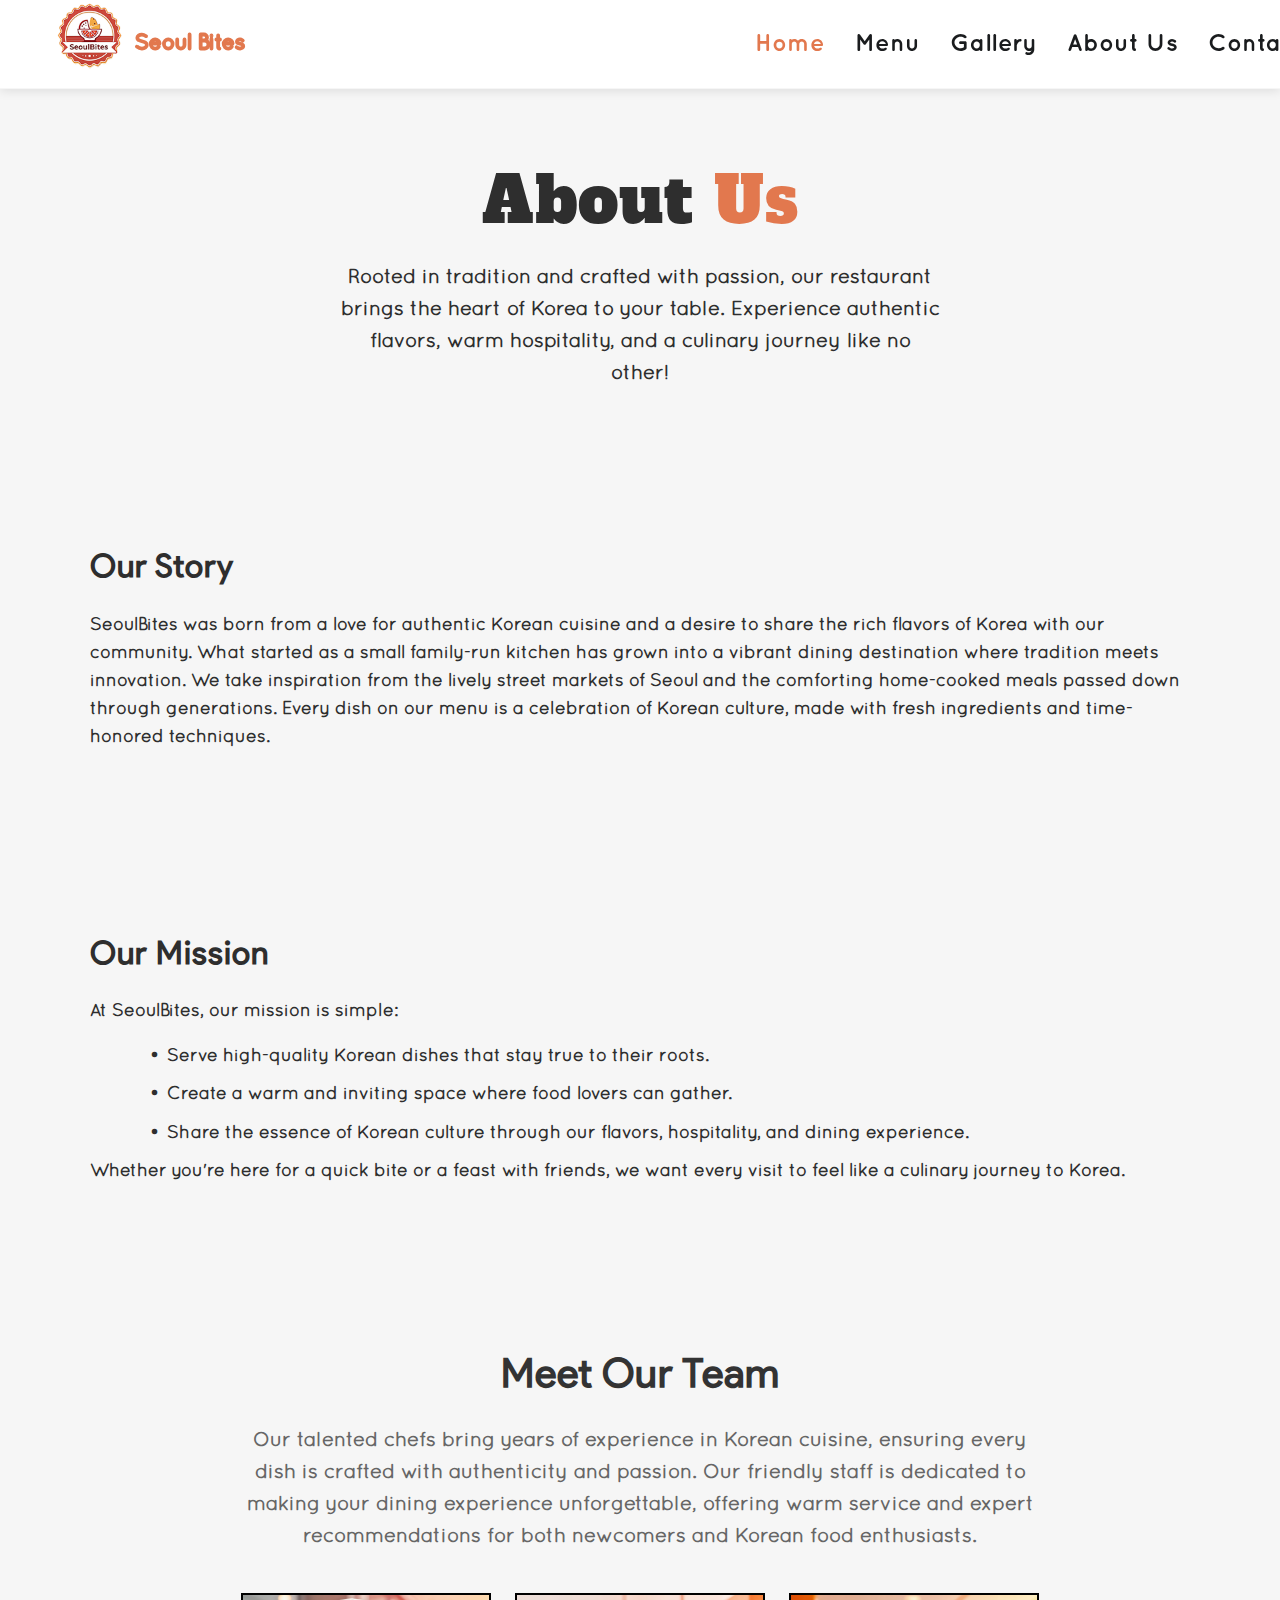
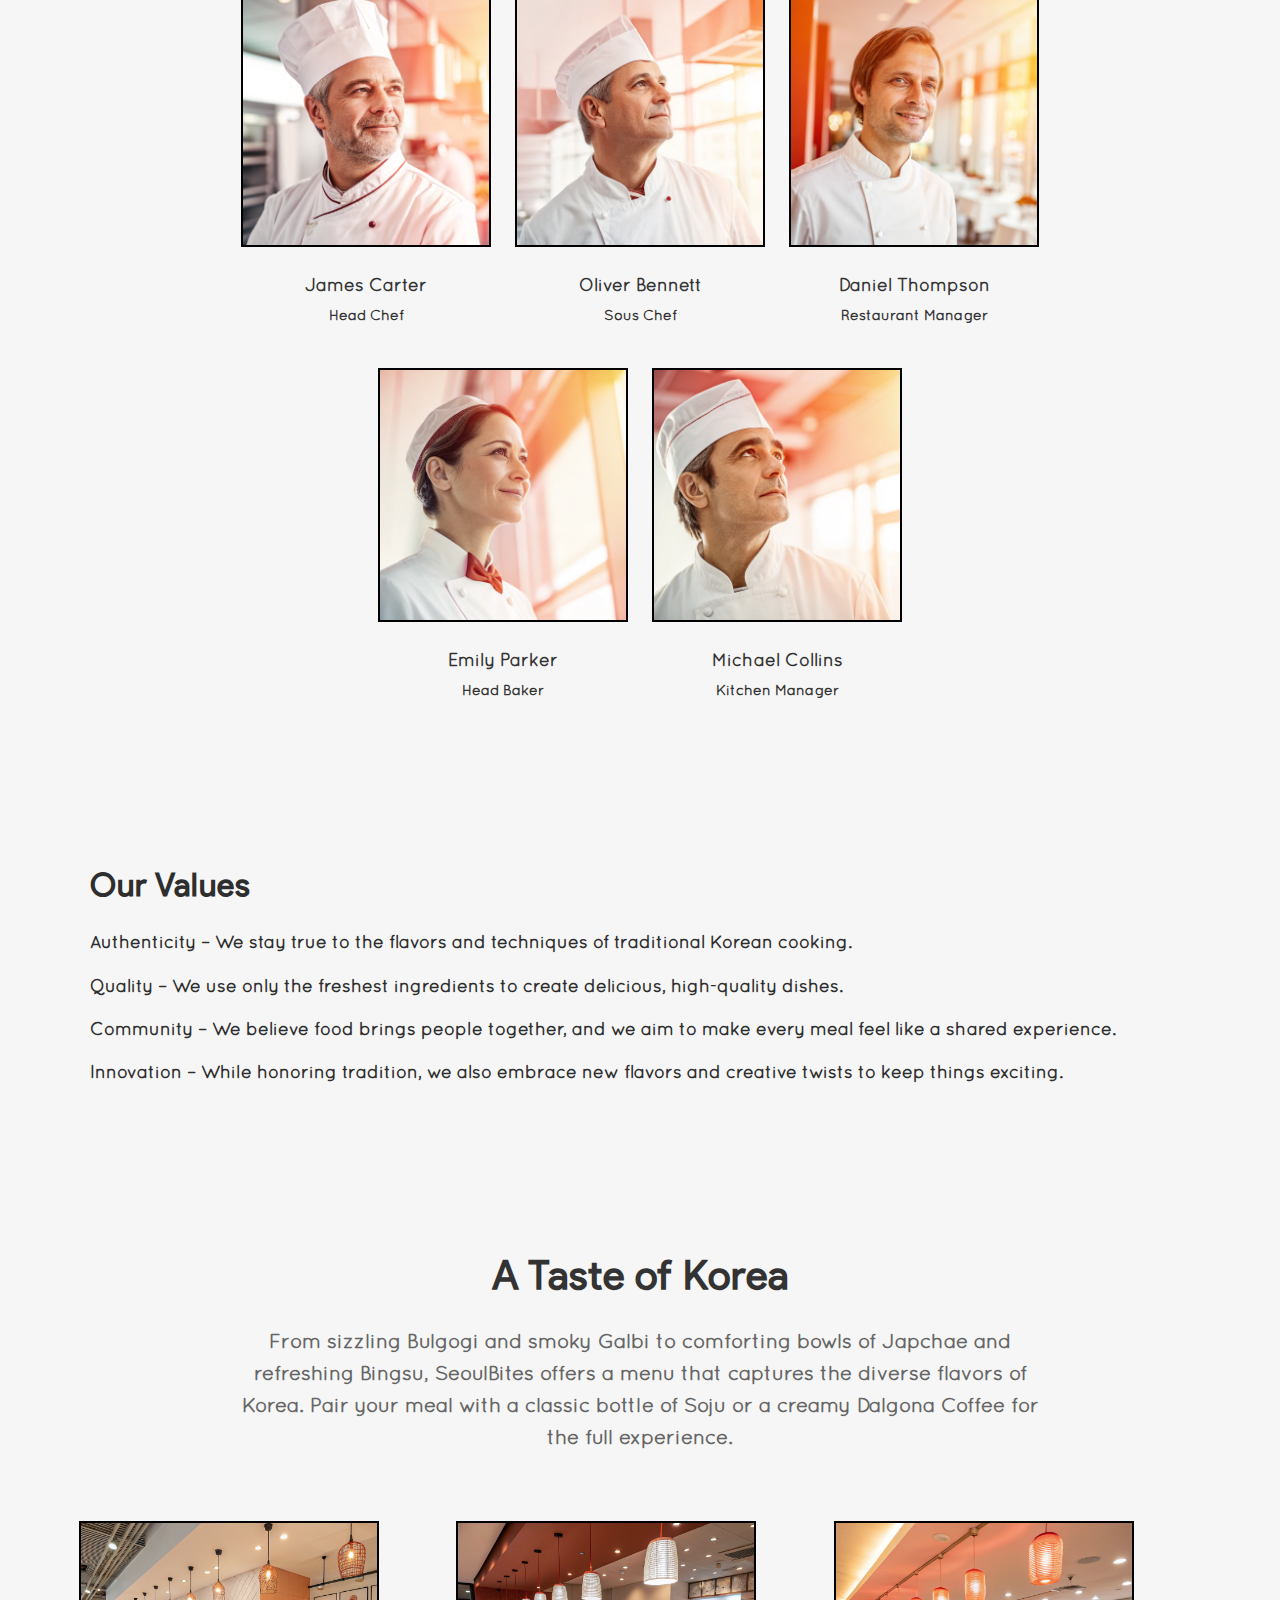
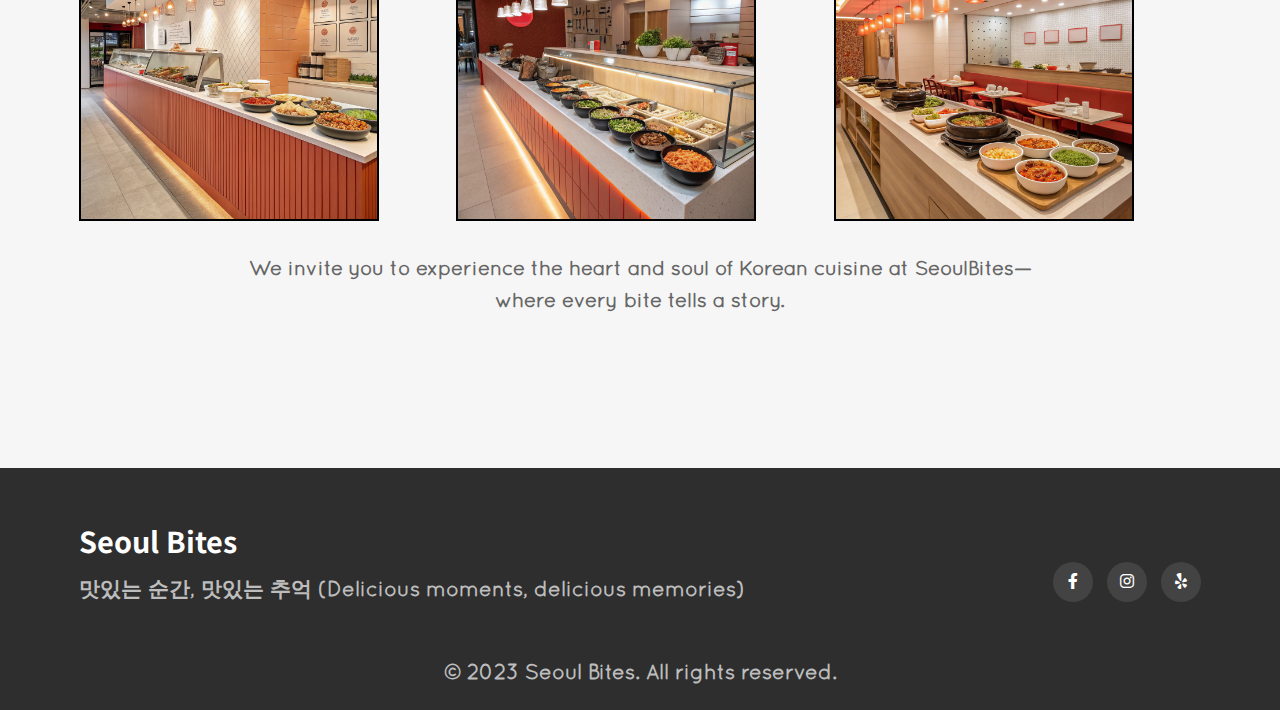
==== about.html @ 083edac8 "Update about.html" ====
<!DOCTYPE html>
<html lang="en">
<head>
    <meta charset="UTF-8">
    <meta name="viewport" content="width=device-width, initial-scale=1.0">
    <title>Seoul Bites | Our Story</title>
    <link rel="stylesheet" href="/styles/global.css">
    <link rel="stylesheet" href="style.css">
    <link rel="stylesheet" href="https://cdnjs.cloudflare.com/ajax/libs/font-awesome/6.0.0/css/all.min.css">
    <link href="https://fonts.googleapis.com/css2?family=Noto+Sans+KR:wght@300;400;500;700&display=swap" rel="stylesheet">
</head>
<body>
    <!-- Header with Navigation -->
    <header class="header">
        <div class="container">
            <div class="logo-wrapper">
                <a href="index.html">
                    <img class="logo" src="assets/images/logo/logo.png" alt="Seoul Bites Logo">
                </a>
                <a href="index.html">
                    <p>Seoul Bites</p>
                </a>
            </div>
    
            <nav class="navbar">
                <ul class="nav-list">
                    <li><a href="/index.html" class="active">Home</a></li>
                    <li><a href="/menu.html">Menu</a></li>
                    <li><a href="/gallery.html">Gallery</a></li>
                    <li><a href="/about.html">About Us</a></li>
                    <li><a href="/contact.html">Contact</a></li>
                </ul>
                <div class="hamburger">
                    <span class="bar"></span>
                    <span class="bar"></span>
                    <span class="bar"></span>
                </div>
            </nav>
        </div>
    </header>

    <!-- Our Story Page Content -->
    <main class="about-page">

        <!-- About Us Content -->
        <div class="about-content">
            <h1 class="about-title"><span class="colored-our">About</span> <span class="colored-menu">Us</span></h1>
            <p class="about-subtitle">Rooted in tradition and crafted with passion, our restaurant brings the heart of Korea to your table. Experience authentic flavors, warm hospitality, and a culinary journey like no other!</p>
        
        <!-- Our Story-->
        <section class="story-section">
            <div class="container">
                <div class="story-content">
                    <div class="story-text">
                        <h2>Our Story</h2>
                        <p>SeoulBites was born from a love for authentic Korean cuisine and a desire to share the rich flavors of Korea with our community. What started as a small family-run kitchen has grown into a vibrant dining destination where tradition meets innovation. We take inspiration from the lively street markets of Seoul and the comforting home-cooked meals passed down through generations. Every dish on our menu is a celebration of Korean culture, made with fresh ingredients and time-honored techniques.</p>
                    </div>
                </div>
            </div>
        </section>

        <!-- Our Mission-->
        <section class="mission-section">
            <div class="container">
                <div class="mission-content">
                    <div class="mission-text">
                        <h2>Our Mission</h2>
                        <p>At SeoulBites, our mission is simple:</p>
                        <ul>
                            <li>Serve high-quality Korean dishes that stay true to their roots.</li>
                            <li>Create a warm and inviting space where food lovers can gather.</li>
                            <li>Share the essence of Korean culture through our flavors, hospitality, and dining experience.</li>
                        </ul>
                        <p>Whether you're here for a quick bite or a feast with friends, we want every visit to feel like a culinary journey to Korea.</p>
                    </div>  
            </div>
        </section>

        <!-- Team Section -->
        <section class="our-team">
            <div class="container">
                <div class="our-team-header">
                    <h2>Meet Our Team</h2>
                    <p>Our talented chefs bring years of experience in Korean cuisine, ensuring every dish is crafted with authenticity and passion. Our friendly staff is dedicated to making your dining experience unforgettable, offering warm service and expert recommendations for both newcomers and Korean food enthusiasts.</p>
                </div>
                <div class="team-grid">
                    <div class="team-member">
                        <div class="member-image">
                            <img src="/assets/images/bg/james.png" alt="James Carter">
                        </div>
                        <div class="member-info">
                            <h3>James Carter</h3>
                            <p class="position">Head Chef</p>
                        </div>
                    </div>
                    <div class="team-member">
                        <div class="member-image">
                            <img src="/assets/images/bg/oliver.png" alt="Oliver Bennett">
                        </div>
                        <div class="member-info">
                            <h3>Oliver Bennett</h3>
                            <p class="position">Sous Chef</p>
                        </div>
                    </div>
                    <div class="team-member">
                        <div class="member-image">
                            <img src="/assets/images/bg/daniel.png" alt="Daniel Thompson">
                        </div>
                        <div class="member-info">
                            <h3>Daniel Thompson</h3>
                            <p class="position">Restaurant Manager</p>
                        </div>
                    </div>
                    <div class="team-member">
                        <div class="member-image">
                            <img src="/assets/images/bg/emily.png" alt="Emily Parker">
                        </div>
                        <div class="member-info">
                            <h3>Emily Parker</h3>
                            <p class="position">Head Baker</p>
                        </div>
                    </div>
                    <div class="team-member">
                        <div class="member-image">
                            <img src="assets/images/bg/michael.png" alt="Michael Collins">
                        </div>
                        <div class="member-info">
                            <h3>Michael Collins</h3>
                            <p class="position">Kitchen Manager</p>
                        </div>
                    </div>
                </div>
            </div>
        </section>

        <!-- Our Values-->
        <section class="values-section">
            <div class="container">
                <div class="values-content">
                    <div class="values-text">
                        <h2>Our Values</h2>
                        <p>Authenticity – We stay true to the flavors and techniques of traditional Korean cooking.</p>
                        <p>Quality – We use only the freshest ingredients to create delicious, high-quality dishes.</p>
                        <p>Community – We believe food brings people together, and we aim to make every meal feel like a shared experience.</p>
                        <p>Innovation – While honoring tradition, we also embrace new flavors and creative twists to keep things exciting.</p>
                    </div>
                </div>
            </div>
        </section>

        <!-- A Taste of Korea -->
        <section class="place-section">
            <div class="container">
                <div class="place-header">
                    <h2>A Taste of Korea</h2>
                    <p>From sizzling Bulgogi and smoky Galbi to comforting bowls of Japchae and refreshing Bingsu, SeoulBites offers a menu that captures the diverse flavors of Korea. Pair your meal with a classic bottle of Soju or a creamy Dalgona Coffee for the full experience.</p>
                </div><br>
                <div class="place-grid">
                    <div class="place-image">
                        <img src="/assets/images/bg/place-1.png" alt="Best Korean Restaurant 2022">
                    </div>
                    <div class="place-image">
                        <img src="/assets/images/bg/place-2.png" alt="Chef of the Year">
                    </div>
                    <div class="place-image">
                        <img src="/assets/images/bg/place-3.png" alt="Top 10 BBQ Spots">
                    </div>
                </div><br>
                <div class="place-header">
                    <p>We invite you to experience the heart and soul of Korean cuisine at SeoulBites—where every bite tells a story.</p>
                </div>
            </div>
        </section>
    </main>

    <!-- Footer -->
    <footer class="footer">
        <div class="container">
            <div class="footer-content">
                <div class="footer-logo">
                    <a href="index.html">Seoul Bites</a>
                    <p>맛있는 순간, 맛있는 추억 (Delicious moments, delicious memories)</p>
                </div>
                <div class="social-links">
                    <a href="#"><i class="fab fa-facebook-f"></i></a>
                    <a href="#"><i class="fab fa-instagram"></i></a>
                    <a href="#"><i class="fab fa-yelp"></i></a>
                </div>
            </div>
            <div class="copyright">
                <p>&copy; 2023 Seoul Bites. All rights reserved.</p>
            </div>
        </div>
    </footer>

    <script src="script.js"></script>
</body>
</html>
---- styles/global.css ----
/* global.css */
/* CSS Reset */
* {
    margin: 0;
    padding: 0;
    box-sizing: border-box;
}

/* Korean Color Palette */
:root {
    --primary-color: #E2784E;
    --secondary-color: #FFEEDC; 
    --accent-color: #F6F6F6; 
    --dark-color: #2E2E2E;
    --light-color: #F6F6F6; 
    --text-color: #1A1C1E;
    --text-light: #777777;
    --gold-color: #D4AF37;
    --red-color: #E86D5E;
    --transition: all 0.3s ease;
}

@font-face {
    font-family: product-sans;
    src: url(/assets/fonts/Product\ Sans\ Regular.ttf);
}

@font-face {
    font-family: quicksand-light;
    src: url(/assets/fonts/Quicksand_Light.otf);
}

@font-face {
    font-family: quicksand-bold;
    src: url(/assets/fonts/Quicksand_Bold.otf);
}

@font-face {
    font-family: quicksand-book;
    src: url(/assets/fonts/Quicksand_Book.otf);
}

@font-face {
    font-family: alfa;
    src: url(/assets/fonts/AlfaSlabOne-Regular.ttf);
}

body {
    line-height: 1.6;
}

h1 {
    font-family: alfa;
    font-weight: 400;
    letter-spacing: 1px;
    font-size: 3rem;
}

h2 {
    font-family: product-sans;
    letter-spacing: 1px;
}

h3 {
    font-family: quicksand-book;
    color: var(--dark-color);
    font-weight: 900;
}

p {
    font-family: quicksand-book;
    font-weight: 700;
    font-size: 1.3rem;
}

.container {
    width: 100%;
    margin: 0 auto;
    padding: 0 15px;
}

.btn {
    padding: 14px 24px;
    background-color: var(--primary-color);
    border: 3px solid var(--dark-color);
    color: var(--light-color);
    text-decoration: none;
    border-radius: 10px;
    font-weight: 500;
    border: 3px solid var(--primary-color);
    cursor: pointer;
    font-family: quicksand-book;
    font-size: 18px;
}

.btn:hover {
    border: 3px solid var(--primary-color);
    background-color: var(--light-color);
    color: var(--primary-color);
}

/* Header Styles */
.header {
    background-color: white;
    box-shadow: 0 2px 10px rgba(0, 0, 0, 0.1);
    position: fixed;
    width: 100%;
    top: 0;
    border-bottom: 1px solid var(--accent-color);
    z-index: 1000;
}

.header .container {
    display: flex;
    justify-content: space-between;
    gap: 30px;
    align-items: center;
    width: 100%;
    max-width: 1400px;
    margin: 0 auto;
}

.logo {
    width: 70px;
}

.logo-wrapper {
    display: flex;
    flex-wrap: nowrap;
    align-items: center;
    gap: 10px;
    margin-left: 40px;
}

.logo-wrapper a {
    text-decoration: none;
    align-items: center;
    font-family: quicksand-bold;
    font-size: 32px;
    color: var(--primary-color);
    -webkit-text-stroke: 2px var(--primary-color);
}

.nav-list {
    display: flex;
    list-style: none;
}

.nav-list li {
    margin-left: 30px;
}

.nav-list a {
    font-family: quicksand-bold;
    font-size: 24px;
    text-decoration: none;
    color: var(--text-color);
    transition: var(--transition);
    position: relative;
}

.nav-list a:hover,
.nav-list a.active {
    color: var(--primary-color);
}

.hamburger {
    display: none;
    cursor: pointer;
    z-index: 1001;
}

.bar {
    display: block;
    width: 25px;
    height: 4px;
    margin: 5px auto;
    border-radius: 3px;
    background-color: var(--primary-color);
    transition: var(--transition);
}

/* Footer */
.footer {
    background-color: var(--dark-color);
    color: white;
    padding: 50px 0 20px;
    background-image: url('images/korean-pattern-dark.png');
    background-size: 300px;
    background-blend-mode: overlay;
}

.footer-content {
    display: flex;
    justify-content: space-between;
    align-items: center;
    margin-bottom: 30px;
}

.footer-logo a {
    font-size: 1.8rem;
    font-weight: 700;
    color: white;
    text-decoration: none;
    font-family: 'Noto Sans KR', sans-serif;
}

.footer-logo p {
    color: rgba(255, 255, 255, 0.7);
    margin-top: 10px;
}

.social-links a {
    display: inline-block;
    width: 40px;
    height: 40px;
    background-color: rgba(255, 255, 255, 0.1);
    border-radius: 50%;
    text-align: center;
    line-height: 40px;
    color: white;
    margin-left: 10px;
    transition: var(--transition);
}

.social-links a:hover {
    background-color: var(--primary-color);
    transform: translateY(-3px);
}

.copyright {
    text-align: center;
    padding-top: 20px;
    color: rgba(255, 255, 255, 0.7);
    font-size: 0.9rem;
}

/* Animations */
@keyframes fadeIn {
    from {
        opacity: 0;
        transform: translateY(20px);
    }
    to {
        opacity: 1;
        transform: translateY(0);
    }
}

/* Korean Pattern Overlay */
@keyframes patternMove {
    0% {
        background-position: 0 0;
    }
    100% {
        background-position: 100px 100px;
    }
}

/* Common Utility Classes */
.colored-our {
    color: var(--dark-color);
}

.colored-menu {
    color: var(--primary-color);
}   

@media (max-width: 1024px){
    .header .container {
        max-width: 1000px;
    }
}

/* Responsive Design */
@media (max-width: 768px) {
    .hamburger {
        display: block;
        margin-right: 50px;
    }

    .hamburger.active .bar:nth-child(2) {
        opacity: 0;
    }

    .hamburger.active .bar:nth-child(1) {
        transform: translateY(8px) rotate(45deg);
    }

    .hamburger.active .bar:nth-child(3) {
        transform: translateY(-8px) rotate(-45deg);
    }

    .nav-list {
        position: fixed;
        left: -100%;
        top: 70px;
        flex-direction: column;
        background-color: white;
        width: 100%;
        text-align: center;
        transition: var(--transition);
        box-shadow: 0 5px 10px rgba(0, 0, 0, 0.1);
    }

    .nav-list.active {
        left: 0;
    }

    .nav-list li {
        margin: 15px 0;
    }

    .featured-slider {
        flex-wrap: wrap;
        justify-content: center;
    }

    .dish-card {
        flex: 1 1 300px;
        max-width: 90%;
    }

    .header .container {
        justify-content:space-between;
        width: 100%;
    }

}

@media (max-width: 480px) {
    .footer-content {
        flex-direction: column;
        text-align: center;
    }

    .nav-list {
        width: 100%;
        padding: 10px 0;
    }

    .social-links {
        margin-top: 20px;
    }

    .hamburger {
        display: block;
        margin-right: 20px;
    }

    .logo-wrapper{
        margin: 0;
    }

    .logo-wrapper p{
        font-size: 24px;
    }   
}
---- style.css ----
/* CSS Reset */
* {
    margin: 0;
    padding: 0;
    box-sizing: border-box;
}

/* Korean Color Palette */
:root {
    --primary-color: #E2784E;
    --secondary-color: #FFEEDC; 
    --accent-color: #F6F6F6; 
    --dark-color: #2E2E2E;
    --light-color: #F6F6F6; 
    --text-color: #1A1C1E;
    --text-light: #777777;
    --gold-color: #D4AF37;
    --red-color: #E86D5E;
    --transition: all 0.3s ease;
}

@font-face {
    font-family: product-sans;
    src: url(assets/fonts/Product\ Sans\ Regular.ttf);
}

@font-face {
    font-family: quicksand-light;
    src: url(assets/fonts/Quicksand_Light.otf);
}

@font-face {
    font-family: quicksand-bold;
    src: url(assets/fonts/Quicksand_Bold.otf);
}

@font-face {
    font-family: quicksand-book;
    src: url(assets/fonts/Quicksand_Book.otf);
}

@font-face {
    font-family: alfa;
    src: url(assets/fonts/AlfaSlabOne-Regular.ttf);
}

body {
    line-height: 1.6;
}

h1 {
    font-family: alfa;
    font-weight: 400;
    letter-spacing: 1px;
}

h2{
    font-family: product-sans;
    letter-spacing: 1px;
}

h3{
    font-family: quicksand-book;
    color: var(--dark-color);
    font-weight: 900;
}

p{
    font-family:quicksand-book;
    font-weight: 700;
}

.container {
    width: 90%;
    max-width: 1200px;
    margin: 0 auto;
    padding: 0 15px;
}

.btn {
    padding: 12px 24px;
    background-color: var(--primary-color);
    border: 3px solid var(--dark-color);
    color: var(--light-color);
    text-decoration: none;
    border-radius: 10px;
    font-weight: 500;
    border: 3px solid var(--primary-color);
    cursor: pointer;
    font-family: quicksand-book;
    font-size: 24px;
}

.btn:hover {
    border: 3px solid var(--primary-color);
    background-color: var(--light-color);
    color: var(--primary-color);
}

.section-title {
    font-family: alfa;
    font-size: 4rem;
    margin-bottom: 2rem;
    text-align: center;
    color: var(--dark-color);
    position: relative;
}

/* Header Styles */
.header {
    background-color: white;
    box-shadow: 0 2px 10px rgba(0, 0, 0, 0.1);
    position: fixed;
    width: 100%;
    top: 0;
    z-index: 1000;
    border-bottom: 1px solid var(--accent-color);
}

.header .container {
    display: flex;
    justify-content: space-between;
    align-items: center;
    padding: 0 15px;
    width: 100%;
    max-width: 1400px;
    margin: 0 0px 0 40px;
}

.logo {
    width: 70px;
}

.logo-text{
    align-items: center;
    font-family: quicksand-bold;
    font-size: 32px;
    color: var(--primary-color);
    font-weight: bolder;
    -webkit-text-stroke: 2px var(--primary-color);
}

.logo-wrapper {
    display: flex;
    align-items: center;
    gap: 10px;
    margin-left: 0;
}

.nav-list {
    display: flex;
    list-style: none;
}

.nav-list li {
    margin-left: 30px;
}

.nav-list a {
    font-family: quicksand-bold;
    font-size: 24px;
    text-decoration: none;
    color: var(--text-color);
    transition: var(--transition);
    position: relative;
}

.nav-list a:hover,
.nav-list a.active {
    color: var(--primary-color);
}

.hamburger {
    display: none;
    cursor: pointer;
}

.bar {
    display: block;
    width: 25px;
    height: 3px;
    margin: 5px auto;
    background-color: var(--text-color);
    transition: var(--transition);
}

/* Hero Section */
.hero {
    height: 100vh;
    background: url(/assets/images/bg/homebg.png);
    background-size:contain;
    background-position: right;
    background-repeat: no-repeat;
    color: white;
    display: flex;
    align-items: center;
    margin-top: 70px;
}

.hero-content {
    width: 100%;
    padding: 0;
    margin-top: -70px;
    margin-left: 70px;
    text-align: left;
}

.hero h1 {
    color: var(--dark-color);
    font-size: 112px;
    animation: fadeIn 1.5s ease;
    font-family: alfa;
    letter-spacing: 1px;
    font-weight: 400;
    margin-bottom: -40px;
}

.hero h2{
    font-family: quicksand-book;
    color: var(--primary-color);
    font-size: 32px;
    animation: fadeIn 1.5s ease;
}

.hero p {
    color: var(--dark-color);
    font-size: 24px;
    margin-top: 50px;
    margin-bottom: 70px;
    max-width: 700px;
    animation: fadeIn 2s ease;
}

/* Featured Slider Styles */
.featured {
    padding: 80px 0;
    background-color: none;
}

.mpd-subtitle {
    color: var(--dark-color);
    margin-bottom: 70px;
    font-size: 20px;
    max-width: 862px;
    text-align: center;
    margin-left: auto;
    margin-right: auto;
}

.slider-container {
    position: relative;
    width: 100%;
    max-width: 1200px;
    margin: 0 auto;
    padding: 0 60px;
    overflow: hidden;
}

.featured-slider {
    display: flex;
    align-items: center;
    gap: 30px;
    width: 100%;
    padding: 20px 0;
    transition: transform 0.5s ease;
}

.dish-card {
    flex: 0 0 330px; /* Fixed width */
    height: 460px;
    transition: all 0.3s ease;
    background: none;
    border: 2px solid var(--dark-color);
    border-radius: 18px;
    overflow: hidden;
    box-shadow: 0 5px 15px rgba(0, 0, 0, 0.1);
    opacity: 0;
    transform: scale(0.95);
}

li::marker{
    content: "";
}

.dish-card.active {
    display: block; 
    opacity: 1;
    transform: scale(1);
    position: relative;
}

.dish-card img {
    margin-top: 20px;
    width: 290px;
    height: 200px;
    object-fit: cover;
    border: 2px solid var(--dark-color);
    border-radius: 9px;
    margin-left: 18px;
}

.dish-card-content {
    padding: 20px;
    text-align: center;
}

.dish-card-content h3 {
    font-size: 1.5rem;
    color: var(--dark-color);
}

.korean-word {
    font-size: 0.8rem;
    margin-bottom: 20px;
}

.dish-card-content p {
    color: var(--dark-color);
    margin-bottom: 15px;
    font-size: 0.9rem;
    font-weight: 100;
}

.price {
    font-size: 1.2rem;
    font-weight: bold;
    color: var(--primary-color);
}

.stars{
    color: var(--primary-color);
    font-size: 30px;
    -webkit-text-stroke: 1px var(--dark-color);
}

.prev-btn, .next-btn {
    position: absolute;
    background: transparent;
    top: 50%;
    width: 50px;
    height: 50px;
    color: var(--dark-color);
    border: none;
    font-size: 50px;
    z-index: 10;
    display: flex;
    align-items: center;
    justify-content: center;
}

.prev-btn {
    left: 0;
}

.next-btn {
    right: 0;
}

.gallery {
    display: flex;
    align-items: center;
    background-color: var(--light-color);
    text-align: center;
    padding-top: 10px;
    padding-bottom: 80px;
}

.yellow-separator{
    margin: 0;
    background-color: var(--gold-color);
    min-width: 1200px;
    height: 28px;
    width: 100%;
}

.orange-mini-separator{
    width: 100%;
    margin: 0;
    background-color: var(--red-color);
    min-width: 1200px;
    height: 28px;
}

.orange-separator{
    width: 100%;
    margin: 0;
    background-color: var(--red-color);
    min-width: 1200px;
    height: 147px;
}

.orange-separator h1{
    font-size: 5.6rem;
    color: var(--light-color);
    text-align: center;
}

.home-about{
    padding-top: 40px;
    padding-bottom: 80px;
}

.home-about .orange-separator
{
    height: 28px;
}

.h-gallery-grid {
    display: grid;
    grid-template-columns: repeat(auto-fill, minmax(300px, 1fr));
    grid-template-rows: auto;
    gap: 30px;
    margin-bottom: 40px;
}


.h-about-grid {
    display: grid;
    grid-template-columns: repeat(3, 1fr);
    gap: 5px;
    margin-top: 40px;
}

/* Home Contact Section */
.home-contact {
    padding: 80px 0 60px;
    background: url(assets/images/bg/h-contact.png);
    background-size: 100%;
    background-repeat: no-repeat;
    background-position: bottom;
    text-align: center;
}

.home-contact .gallery-header {
    margin-bottom: 40px;
}

.home-contact img {
    width: 120px;
    height: auto;
    margin: 0 auto 30px;
    display: block;
}

.contact-hours {
    margin-bottom: 40px;
}

.contact-hours p {
    font-size: 1rem;
    color: var(--dark-color);
    font-weight: 900;
    margin-bottom: 10px;
}

.contact-hours span {
    font-size: 1rem;
    color: var(--dark-color);
    font-weight: 500;
    line-height: 1.6;
}

.contact-items {
    display: flex;
    max-width: 900px;
    margin: 30px auto 40px;
    justify-content: center;
    gap: 50px;
}

.cg-item {
    display: flex;
    align-items: flex-start;
    background-color: transparent;
    text-align: left;
}

.cg-item i {
    font-size: 1.8rem;
    color: var(--dark-color);
    margin-right: 20px;
    flex-shrink: 0;
}

.cg-item p {
    font-size: 1rem;
    color: var(--dark-color);
    line-height: 1.6;
    margin: 0;
}

.home-contact .copyright {
    margin-top: 40px;
    padding-top: 20px;
    color: var(--text-light);
    font-size: 0.9rem;
}

/* Footer */
.footer {
    background-color: var(--dark-color);
    color: white;
    padding: 50px 0 20px;
    background-image: url('images/korean-pattern-dark.png');
    background-size: 300px;
    background-blend-mode: overlay;
}

.footer-content {
    display: flex;
    justify-content: space-between;
    align-items: center;
    margin-bottom: 30px;
}

.footer-logo a {
    font-size: 1.8rem;
    font-weight: 700;
    color: white;
    text-decoration: none;
    font-family: 'Noto Sans KR', sans-serif;
}

.footer-logo p {
    color: rgba(255, 255, 255, 0.7);
    margin-top: 10px;
}

.social-links a {
    display: inline-block;
    width: 40px;
    height: 40px;
    background-color: rgba(255, 255, 255, 0.1);
    border-radius: 50%;
    text-align: center;
    line-height: 40px;
    color: white;
    margin-left: 10px;
    transition: var(--transition);
}

.social-links a:hover {
    background-color: var(--primary-color);
    transform: translateY(-3px);
}

.copyright {
    text-align: center;
    padding-top: 20px;
    color: rgba(255, 255, 255, 0.7);
    font-size: 0.9rem;
}

/* Animations */
@keyframes fadeIn {
    from {
        opacity: 0;
        transform: translateY(20px);
    }
    to {
        opacity: 1;
        transform: translateY(0);
    }
}

/* Korean Pattern Overlay */
@keyframes patternMove {
    0% {
        background-position: 0 0;
    }
    100% {
        background-position: 100px 100px;
    }
}

/* Responsive Design */
@media (max-width: 768px) {
    .hamburger {
        display: block;
    }

    .hamburger.active .bar:nth-child(2) {
        opacity: 0;
    }

    .hamburger.active .bar:nth-child(1) {
        transform: translateY(8px) rotate(45deg);
    }

    .hamburger.active .bar:nth-child(3) {
        transform: translateY(-8px) rotate(-45deg);
    }

    .nav-list {
        position: fixed;
        left: -100%;
        top: 70px;
        flex-direction: column;
        background-color: white;
        width: 100%;
        text-align: center;
        transition: var(--transition);
        box-shadow: 0 5px 10px rgba(0, 0, 0, 0.1);
    }

    .nav-list.active {
        left: 0;
    }

    .nav-list li {
        margin: 15px 0;
    }

    .hero h1 {
        font-size: 2.5rem;
    }

    .hero p {
        font-size: 1rem;
    }
}

@media (max-width: 480px) {
    .hero h1 {
        font-size: 2rem;
    }

    .section-title {
        font-size: 1.5rem;
    }

    .footer-content {
        flex-direction: column;
        text-align: center;
    }

    .social-links {
        margin-top: 20px;
    }
}

/* Menu Page Styles */
.menu-page {
    padding: 100px 0 50px;
    background-color: var(--light-color);
}

.menu-layout {
    display: flex;
    gap: 40px;
}

.menu-nav {
    width: 100%;
    margin: 30px 0 40px;
    overflow-x: auto;
    padding: 10px 0;
}

.menu-nav ul {
    display: flex;
    flex-wrap: wrap;
    gap: 10px;
    list-style: none;
    justify-content: center;
}

.menu-nav a {
    font-family: quicksand-book;
    display: flex;
    color: var(--text-color);
    text-decoration: none;
    border: 3px solid var(--dark-color);
    border-radius: 15px;
    transition: var(--transition);
    white-space: nowrap;
    width: 150px;
    height: 40px;
    font-size: 15px;
    text-align: center;
    align-items: center;
    justify-content: center;
}

.menu-nav a:hover {
    background-color: #FFEEDC;
    border-color: #E2784E;
    color: #E2784E;
}


.menu-content {
    flex: 1;
}

.menu-content p{
    color: var(--dark-color);
    font-size: 20px;
}

.menu-title {
    font-size: 64px;
    margin-top: 50px;
    margin-bottom: 10px;
    text-align: center;
}

.colored-our{
    color: var(--dark-color);
}

.colored-menu{
    color: var(--primary-color);
}

.menu-subtitle {
    color: var(--text-light);
    margin-bottom: 70px;
    font-size: 20px;
    max-width: 600px;
    text-align: center;
    margin-left: auto;
    margin-right: auto;
}

.menu-section {
    margin-bottom: 60px;
    scroll-margin-top: 120px;
}

.menu-section h2 {
    font-size: 40px;
    color: var(--dark-color);
    border-bottom: 2px solid var(--accent-color);
}

.menu-section h3 {
    font-size: 32px;
    color: var(--dark-color);
    border-bottom: 2px solid var(--accent-color);
}

.section-note {
    font-style: italic;
    color: var(--text-light);
    margin-bottom: 20px;
}

.menu-items {
    display: grid;
    grid-template-columns: repeat(auto-fit, minmax(340px, 1fr));
    gap: 30px;
    margin-top: 30px;
}

.menu-item {
    width: 340px;
    height: 410px;
    border: 2.5px solid var(--dark-color);
    border-radius: 20px;
    padding: 20px;
    background-color: none;
    box-shadow: 0 5px 15px rgba(0, 0, 0, 0.1);
    transition: var(--transition);
    display: flex;
    flex-direction: column;
}

.menu-item:hover {
    transform: translateY(-5px);
    border: 2.5px solid var(--primary-color);
    background-color: var(--secondary-color);
}

/* Menu Item Image */
.menu-item-img {
    width: 300px;
    height: 175px;
    border-radius: 10px;
    object-fit: cover;
    margin: 0 auto;
    margin-bottom: 15px;
    border: 2.5px solid var(--dark-color);
}

/* Menu Item Text Content */
.item-info {
    flex: 1;
    display: flex;
    flex-direction: column;
}

/* Dish Names */
.item-info h3 {
    font-size: 1.3rem;
    margin-bottom: 5px;
    color: var(--dark-color);
    display: flex;
    justify-content: space-between;
}

.dish-korean {
    font-family: quicksand-book;
    font-size: 1rem;
    color: var(--text-light);
    margin-bottom: 10px;
    font-weight: 400;
}

/* Description */
.item-info p {
    color: var(--dark-color);
    font-size: 0.95rem;
    line-height: 1.5;
    margin-bottom: 15px;
    flex-grow: 1;
}

/* Price */
.price {
    font-family: quicksand-book;
    color: var(--primary-color);
    font-weight: 700;
    font-size: 1.2rem;
    margin-top: auto;
    text-align: left;
}

/* Responsive Adjustments */
@media (max-width: 1200px) {
    .menu-items {
        grid-template-columns: repeat(2, 1fr);
    }
}

@media (max-width: 768px) {
    .menu-items {
        grid-template-columns: 1fr;
    }
    
    .menu-item {
        width: 100%;
        max-width: 340px;
        margin: 0 auto;
    }
}

/* Gallery Page Styles */
.gallery-page {
    padding: 100px 0 50px;
    background-color: var(--light-color);
}

.gallery-header {
    text-align: center;
    margin-bottom: 50px;
}

.gallery-header h1 {
    font-size: 2.5rem;
    color: var(--dark-color);
    margin-bottom: 15px;
}

.gallery-header p {
    color: var(--dark-color);
    font-size: 1.1rem;
    max-width: 700px;
    margin: 0 auto;
}

/* Gallery Filter */
.gallery-filter {
    display: flex;
    flex-wrap: wrap;
    justify-content: center;
    gap: 10px;
    margin-bottom: 40px;
}

.filter-btn {
    padding: 8px 20px;
    background-color: white;
    border: 1px solid var(--accent-color);
    color: var(--text-color);
    border-radius: 30px;
    cursor: pointer;
    transition: var(--transition);
    font-weight: 500;
}

.filter-btn:hover,
.filter-btn.active {
    background-color: var(--primary-color);
    color: white;
    border-color: var(--primary-color);
}

/* Gallery Grid */
.gallery-grid {
    display: grid;
    grid-template-columns: repeat(auto-fill, minmax(300px, 1fr));
    gap: 20px;
}

.gallery-item {
    position: relative;
    border-radius: 8px;
    overflow: hidden;
    box-shadow: 0 5px 15px rgba(0, 0, 0, 0.1);
    aspect-ratio: 1 / 1;
}

.gallery-item img {
    border: 3px solid var(--dark-color);
    width: 350px;
    height: 350px;
    object-fit: cover;
    transition: var(--transition);
}

/* Responsive Design */
@media (max-width: 768px) {
    .gallery-grid {
        grid-template-columns: repeat(auto-fill, minmax(250px, 1fr));
    }
    
    .gallery-header h1 {
        font-size: 2rem;
    }
}

/* About Page Styles */
.about-page {
    padding-top: 70px;
}

/* About Hero Section */

.about-content {
    flex: 1;
}
.about-page {
    padding: 100px 0 50px;
    background-color: var(--light-color);
}

.about-subtitle {
    color: var(--text-light);
    margin-bottom: 70px;
    font-size: 20px;
    max-width: 600px;
    text-align: center;
    margin-left: auto;
    margin-right: auto;
}

.about-layout {
    display: flex;
    gap: 40px;
}

.about-content p{
    color: var(--dark-color);
    font-size: 20px;
}

.about-title {
    font-size: 64px;
    margin-top: 50px;
    margin-bottom: 10px;
    text-align: center;
}

.about-hero {
    height: 60vh;
    background: url('../WebDev-Activity-4/assets/images/bg/about-us.png') no-repeat center center/cover;
    color: white;
    display: flex;
    align-items: center;
    text-align: center;
}

.about-hero .container {
    width: 100%;
}

.about-hero h1 {
    font-size: 3rem;
    margin-bottom: 20px;
    text-shadow: 2px 2px 4px rgba(0, 0, 0, 0.5);
}

.about-hero p {
    font-size: 1.2rem;
    max-width: 700px;
    margin: 0 auto;
}

/* Section Header */
.section-header {
    text-align: center;
    margin-bottom: 50px;
}

.section-header h2 {
    font-size: 2rem;
    color: var(--dark-color);
    margin-bottom: 15px;
}

.section-header p {
    color: var(--text-light);
    font-size: 1.1rem;
}

/* Our Story */
.story-section {
    padding: 80px 0;
    background-color: var(--light-color);
}

.story-content {
    display: flex;
    align-items: center;
    gap: 50px;
    max-width: 1100px;
    margin: 0 auto;
}

.story-text {
    flex: 1;
}

.story-text h2 {
    font-size: 2rem;
    margin-bottom: 20px;
    color: var(--dark-color);
}

.story-text p {
    margin-bottom: 15px;
    font-size: 1.1rem;
    line-height: 1.6;
}

.story-text strong {
    color: var(--primary-color);
}

.story-image {
    flex: 1;
}

.story-image img {
    width: 100%;
    border-radius: 8px;
    box-shadow: 0 10px 30px rgba(0, 0, 0, 0.1);
}

/* Our Mission*/

.mission-section {
    padding: 80px 0;
    background-color: var(--light-color);
}

.mission-content {
    display: block;
    align-items: center;
    gap: 50px;
    max-width: 1100px;
    margin: 0 auto;
}

.mission-text {
    display: block;
    flex: 1;
}

.mission-text ul {
    list-style-type: disc;
    list-style-position: outside;
    padding-left: 40px;
    margin-left: 20px;
    color: var(--dark-color);
    font-family: quicksand-book;
    font-weight: 700;
}

.mission-text li {
    font-size: 1.1rem;
    line-height: 1.6;
    margin-bottom: 8px;
    font-family: quicksand-book;
    font-weight: 700;
    display: list-item;
    list-style: disc outside;
}

.mission-text li::before {
    content: "•";
    color: var(--dark-color); 
    font-size: 1.2rem;
    font-weight: bold;
    margin-right: 8px;
}

.mission-text h2 {
    font-size: 2rem;
    margin-bottom: 20px;
    color: var(--dark-color);
}

.mission-text p {
    margin-bottom: 15px;
    font-size: 1.1rem;
    line-height: 1.6;
}

/* Our Values */
.values-section {
    padding: 80px 0;
    background-color: var(--light-color);
}

.values-content {
    display: flex;
    align-items: center;
    gap: 50px;
    max-width: 1100px;
    margin: 0 auto;
}

.values-text {
    flex: 1;
}

.values-text h2 {
    font-size: 2rem;
    margin-bottom: 20px;
    color: var(--dark-color);
}

.values-text p {
    margin-bottom: 15px;
    font-size: 1.1rem;
    line-height: 1.6;
}

.values-text strong {
    color: var(--primary-color);
}

.values-image {
    flex: 1;
}

.values-image img {
    width: 100%;
    border-radius: 8px;
    box-shadow: 0 10px 30px rgba(0, 0, 0, 0.1);
}

/* Team Section */
.our-team {
    padding: 60px 0;
    background-color: var(--light-color);
}

.our-team .container {
    max-width: 1200px;
    margin: 0 auto;
    padding: 0 15px;
    display: flex;
    flex-direction: column;
    align-items: center;
}

.our-team-header {
    text-align: center;
    margin-bottom: 40px;
}

.our-team-header h2 {
    font-size: 2.5rem;
    color: #333;
    margin-bottom: 20px;
}

.our-team-header p {
    max-width: 800px;
    margin: 0 auto;
    color: #666;
    line-height: 1.6;
}

.team-grid {
    display: flex;
    flex-wrap: wrap;
    justify-content: center;
    grid-template-columns: repeat(3, 1fr); 
    grid-template-rows: auto auto; /* Two rows */
    gap: 24px;
    justify-content: center;
    align-items: center;
    width: 100%;
    max-width: 800px;
    margin: 0 auto;
}

.team-grid > :nth-child(1),
.team-grid > :nth-child(2),
.team-grid > :nth-child(3) {
    grid-column: auto;
}

.team-grid > :nth-child(4),
.team-grid > :nth-child(5) {
    grid-row: 2;
}

.team-member {
    width: 100%;
    max-width: 250px;
}

.member-image {
    position: relative;
    width: 100%;
    padding-top: 100%; 
    border: 2px solid black;
}

.member-image img {
    position: absolute;
    top: 50%;
    left: 50%;
    transform: translate(-50%, -50%);
    width: 100%;
    height: 100%;
    object-fit: cover;
    object-position: center;
}

.member-info {
    padding: 16px;
    text-align: center;
    margin-top: 10px;
}

.member-info h3 {
    font-size: 1.1rem;
    color: #333;
    margin-bottom: 4px;
}

.member-info .position {
    font-size: 0.9rem;
    color:  #333;
    margin-bottom: 0;
}

/* A Taste of Korea */
.place-section {
    padding: 60px 0;
    background-color: var(--light-color);
}

.place .container {
    max-width: 1200px;
    margin: 0 auto;
    padding: 0 15px;
    display: flex;
    flex-direction: column;
    align-items: center;
}

.place-header {
    text-align: center;
    margin-bottom: 40px;
}

.place-header h2 {
    font-size: 2.5rem;
    color: #333;
    margin-bottom: 20px;
}

.place-header p {
    max-width: 800px;
    margin: 0 auto;
    color: #666;
    line-height: 1.6;
}

.place-grid {
    display: grid;
    grid-template-columns: repeat(3, 1fr);
    grid-template-rows: auto;
    gap: 10px;
    justify-content: center;
    align-items: center;
    max-width: 1200px; 
    margin: 0 auto;
}

.place-grid img {
    width: 100%;
    max-width: 300px;
    height: auto;
    border: 2px solid black;
}

.place-grid > :nth-child(1),
.place-grid > :nth-child(2),
.place-grid > :nth-child(3) {
    grid-column: auto;
}

@media (max-width: 768px) {
    .about-hero h1 {
        font-size: 2.5rem;
    }
    
    .section-header h2 {
        font-size: 1.8rem;
    }
    
    .history-timeline::before {
        display: none;
    }
    
    .timeline-year {
        position: static;
        margin-bottom: 10px;
        width: auto;
        display: inline-block;
        padding: 0 15px;
    }
    
    .timeline-content {
        margin-left: 0;
    }
    
    .timeline-content::before {
        display: none;
    }
}

@media (max-width: 576px) {
    .about-hero {
        height: 50vh;
    }
    
    .about-hero h1 {
        font-size: 2rem;
    }
    
    .section-header h2 {
        font-size: 1.5rem;
    }
    
    .team-grid {
        grid-template-columns: 1fr;
    }
}

/* Gallery Section */
.gallery-section {
    max-width: 1200px;
    margin: 0 auto;
    padding: 40px 20px;
    font-family: Arial, sans-serif;
}

.food-section {
    max-width: 1200px;
    margin: 0 auto;
    padding: 40px 20px;
    font-family: Arial, sans-serif;
}

.grid-container {
    display: grid;
    grid-template-columns: repeat(3, 1fr);
    grid-template-rows: repeat(4, auto);
    gap: 20px;
    text-align: center;
    width: 100%;
}

.grid-container img {
    width: 100%;
    height: 100%; 
    object-fit: cover;
    border: 2px solid black; 
}

.gallery-1 {
    grid-column: 1 / span 1;
}
  
.gallery-2 {
    grid-column: 1;
    grid-row: 2;
}
  
.gallery-5 {
    grid-column: 1 / span 2;
    grid-row: 3 / span 2;
}
  
.gallery-3 {
    grid-column: 2 / span 2;
    grid-row: 1 / span 2;
}
  
.gallery-4 {
    grid-column: 3;
    grid-row: 3;
}
  
.gallery-6 {
    grid-column: 3;
    grid-row: 4;
}

.food-1{
    grid-column: 1;
    grid-row: 1;
}

.food-2{
    grid-column: 2;
    grid-row: 1;
}

.food-3{
    grid-column: 3;
    grid-row: 1;
}

.food-4{
    grid-column: 1 / span 2;
    grid-row: 2 / span 2;
}

.food-5{
    grid-column: 3;
    grid-row: 2;
}

.food-6{
    grid-column: 3;
    grid-row: 3;
}

.main-gallery-image img {
    width: 100%;
    max-height: 500px;
    object-fit: cover;
    border: 2px solid black; 
}

.gallery-description {
    text-align: center;
    margin: 20px 0;
}

.gallery-description h2 {
    font-size: 2rem;
    color: #E2784E;
    margin-top: 50px;
    margin-bottom: 5px;
    text-align: center;
    font-family: alfa;
}

.gallery-section h2 {
    font-size: 1.5rem;
    color: #333;
    margin-bottom: 10px;
    font-family: inherit;
}

.food-section h2 {
    font-size: 1.5rem;
    color: #333;
    margin-bottom: 10px;
    font-family: inherit;
}

.gallery-description h3 {
    font-size: 1.5rem;
    color: #333;
}

.gallery-description p {
    color: #666;
}

/* Contact Page Styles */
.contact-page {
    padding-top: 140px;
    background: var(--light-color);
}

/* Contact Hero Section */
.contact-hero {
    color: white;
    display: flex;
    justify-content: center;
    align-items: center;
    text-align: center;
}

.contact-hero .container {
    width: 100%;
}

.contact-hero h1 {
    color: var(--dark-color);
    font-size: 4rem;
    margin-bottom: 20px;
}

.contact-hero p {
    color: var(--dark-color);
    font-size: 1.2rem;
    max-width: 700px;
    margin: 0 auto;
}

/* Contact Content */
.contact-content {
    display: flex;
    padding: 80px 0;
    background-color: var(--light-color);
}

.contact-grid {
    display: flex;
    flex-direction: column;
    align-items: center;
    gap: 50px;
}

.contact-form {
    width: 100%;
    max-width: 1000px;
    background-color: transparent;
    padding: 40px;
    border-radius: 8px;
    margin: 0 auto;
}

.contact-form .btn {
    display: block;
    margin: 0 auto;
}


.contact-form h2 {
    font-size: 1.8rem;
    margin-bottom: 30px;
    color: var(--dark-color);
}

.form-group {
    margin-bottom: 20px;
}

.form-group label {
    font-family: quicksand-book;
    display: block;
    margin-bottom: 8px;
    font-weight: 500;
    color: var(--dark-color);
}

.form-group input,
.form-group select,
.form-group textarea {
    width: 100%;
    padding: 12px 15px;
    border: 2px solid var(--dark-color);
    border-radius: 4px;
    font-family: inherit;
    font-size: 1rem;
    transition: var(--transition);
}

.form-group input:focus,
.form-group select:focus,
.form-group textarea:focus {
    border-color: var(--primary-color);
    outline: none;
    box-shadow: 0 0 0 3px rgba(210, 51, 105, 0.2);
}

.form-group textarea {
    resize: vertical;
}

.contact-info {
    background-color: white;
    padding: 40px;
    border-radius: 8px;
    box-shadow: 0 5px 15px rgba(0, 0, 0, 0.05);
}

.contact-info h2 {
    font-size: 1.8rem;
    margin-bottom: 30px;
    color: var(--dark-color);
}

.social-links {
    margin-top: 40px;
}

.social-links h3 {
    font-size: 1.2rem;
    margin-bottom: 15px;
    color: var(--dark-color);
}

.social-icons {
    display: flex;
    gap: 15px;
}

.social-icons a {
    display: flex;
    align-items: center;
    justify-content: center;
    width: 40px;
    height: 40px;
    background-color: var(--accent-color);
    color: var(--primary-color);
    border-radius: 50%;
    transition: var(--transition);
}

.social-icons a:hover {
    background-color: var(--primary-color);
    color: white;
    transform: translateY(-3px);
}

/* Map Section */
.map-section {
    padding-top: 30px;
    padding-bottom: 120px;
    background-color: transparent;
}

.contact-container{
    text-align: center;
}

.map-section h2 {
    text-align: center;
    font-size: 2rem;
    margin-bottom: 30px;
    color: var(--dark-color);
}

.map-container {
    border-radius: 5px;
    border: 3px solid var(--dark-color);
    overflow: hidden;
    box-shadow: 0 10px 30px rgba(0, 0, 0, 0.1);
}

/* Responsive Design */
@media (max-width: 992px) {
    .contact-grid {
        grid-template-columns: 1fr;
    }
    
    .contact-hero h1 {
        font-size: 2.5rem;
    }
}

@media (max-width: 768px) {
    .contact-hero {
        height: 40vh;
    }
    
    .contact-hero h1 {
        font-size: 2rem;
    }
    
    .contact-form,
    .contact-info {
        padding: 30px;
    }
}

@media (max-width: 576px) {
    .contact-hero {
        height: 35vh;
    }
    
    .contact-hero h1 {
        font-size: 1.8rem;
    }
    
    .contact-hero p {
        font-size: 1rem;
    }
    
    .contact-form,
    .contact-info {
        padding: 25px 20px;
    }
}
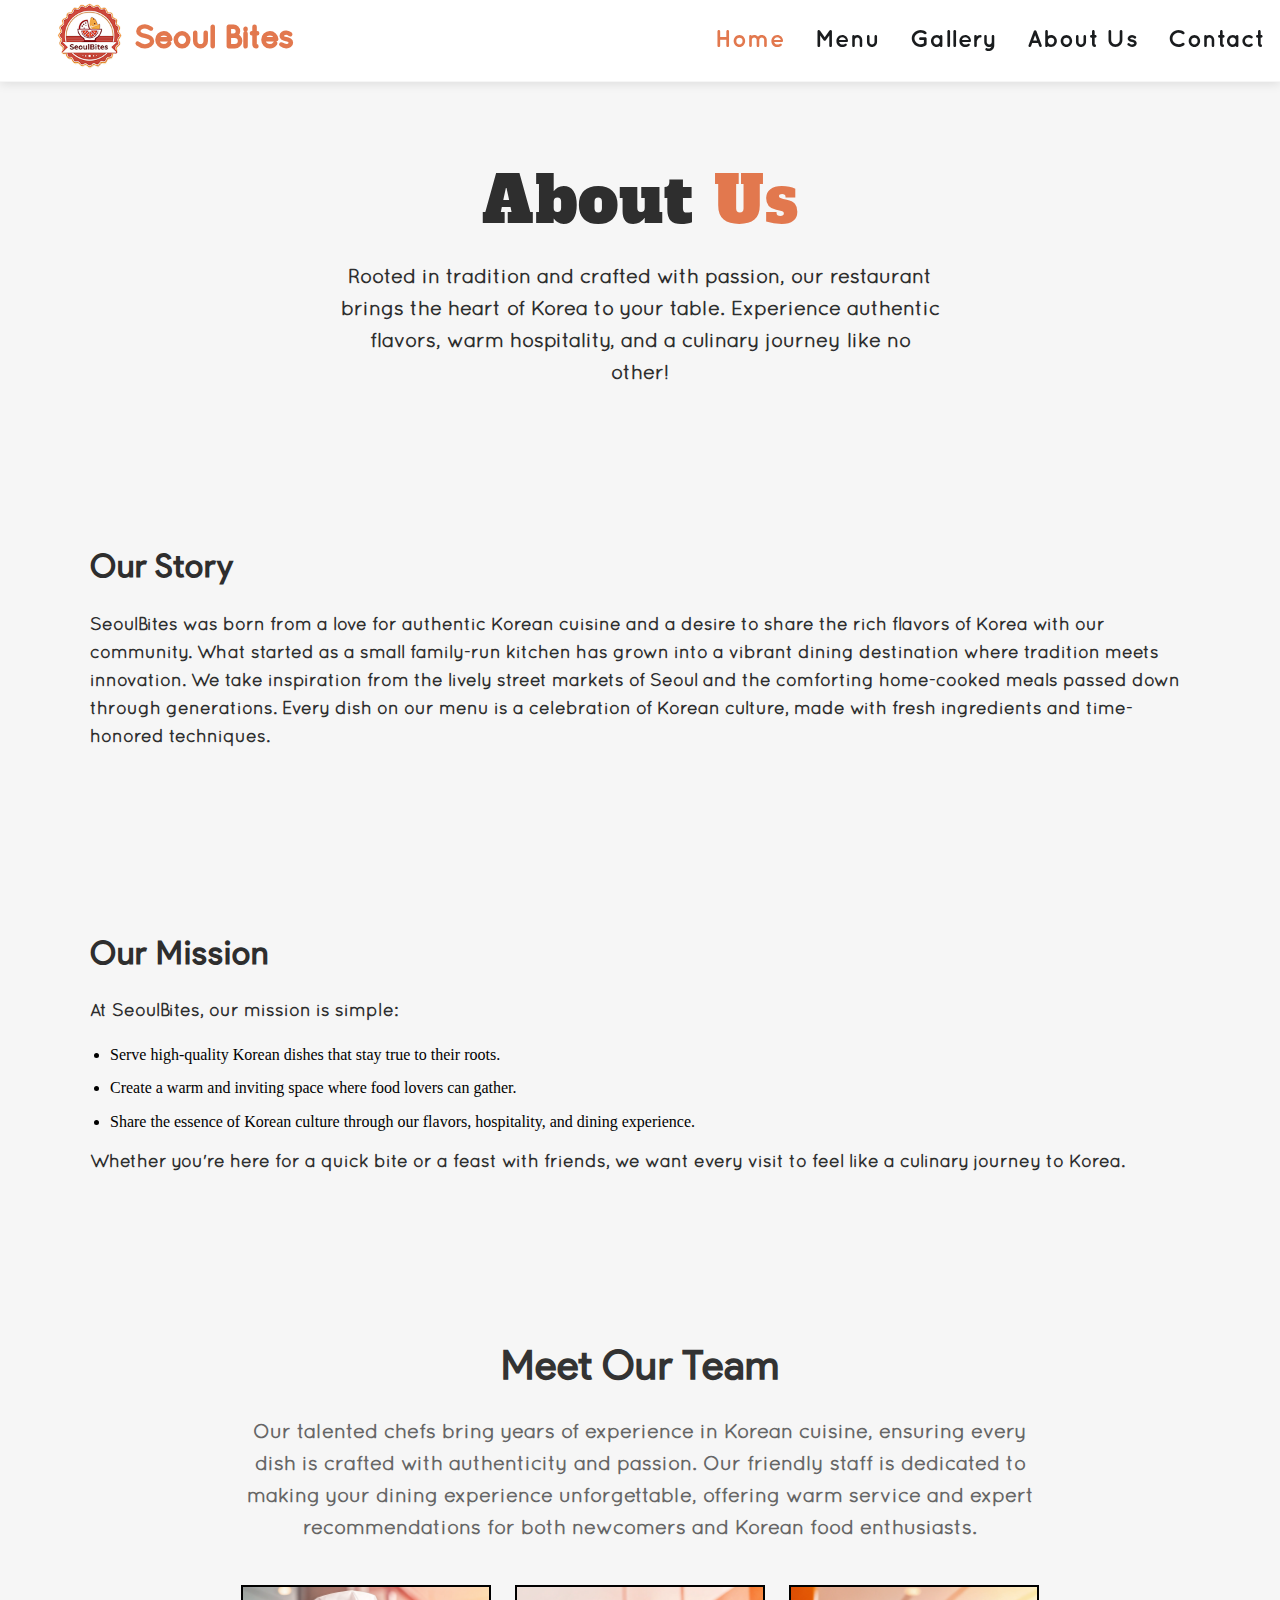
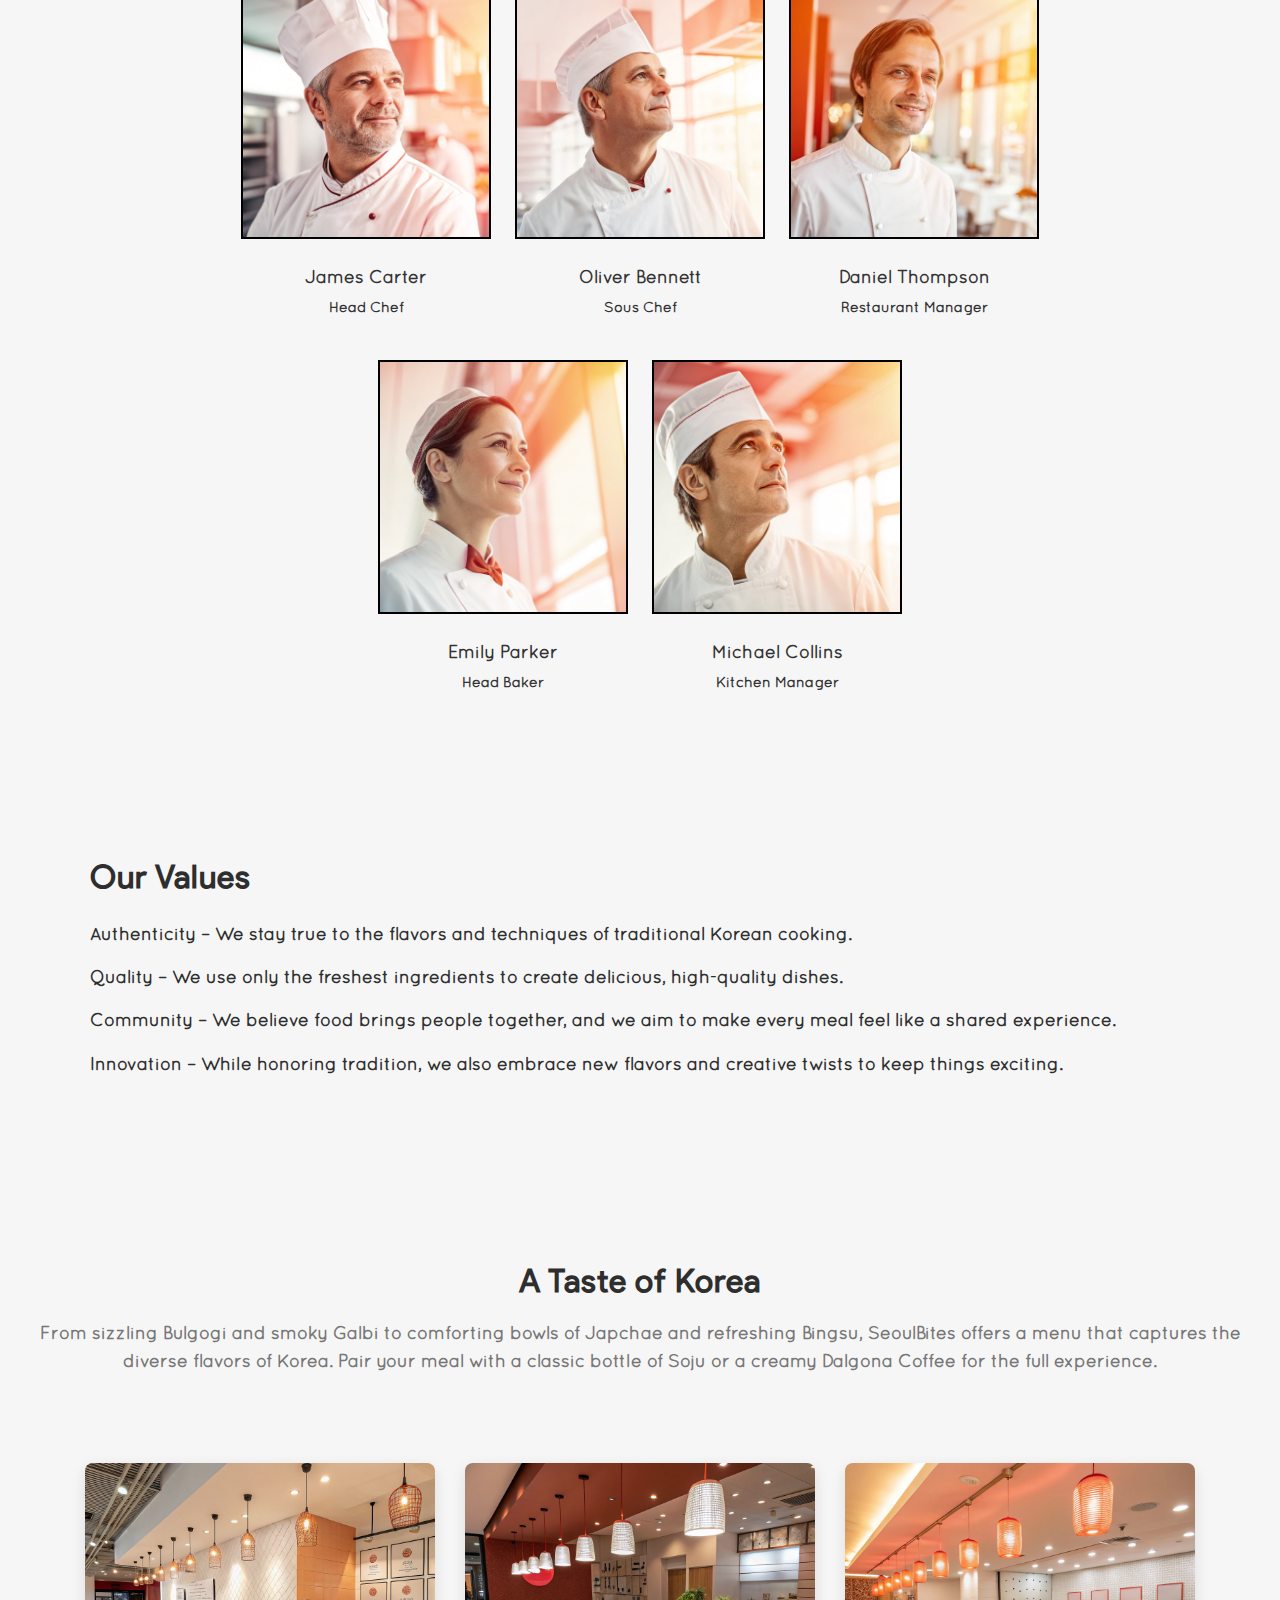
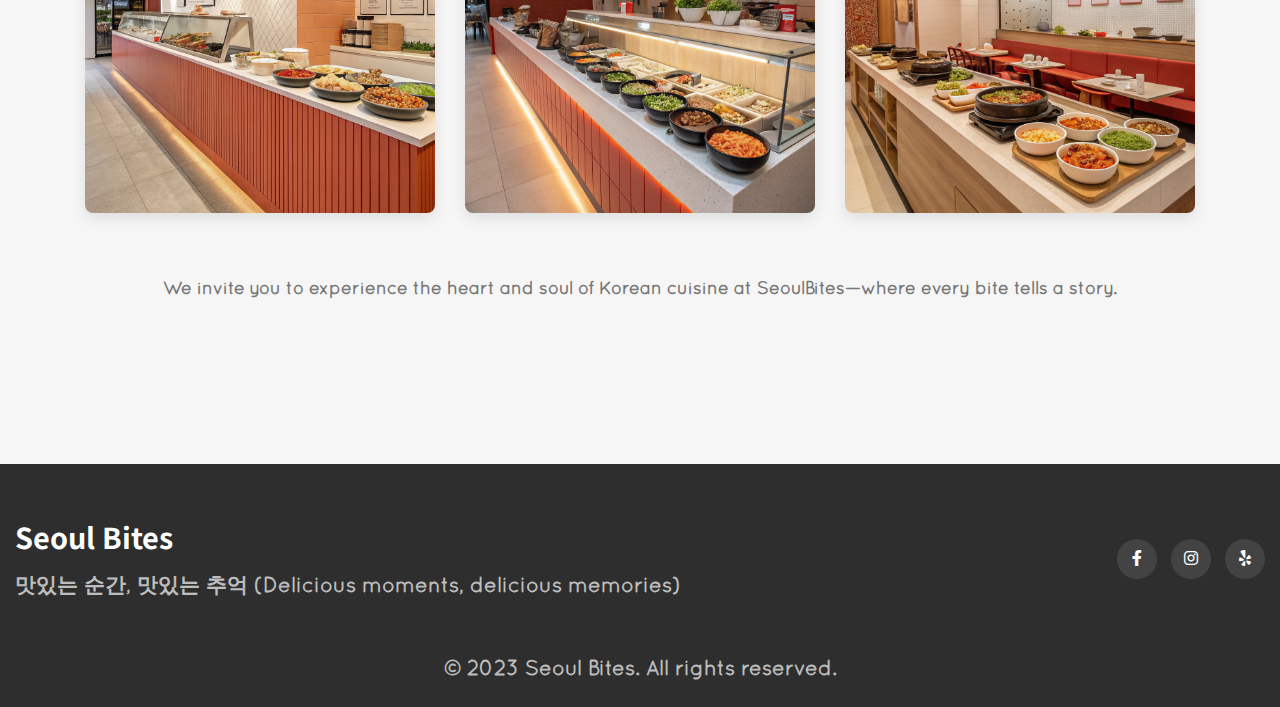
==== commit 515cc3cf: "Migrating pages' css" ====
--- a/about.html
+++ b/about.html
@@ -5,7 +5,7 @@
     <meta name="viewport" content="width=device-width, initial-scale=1.0">
     <title>Seoul Bites | Our Story</title>
     <link rel="stylesheet" href="/styles/global.css">
-    <link rel="stylesheet" href="style.css">
+    <link rel="stylesheet" href="styles/about.css">
     <link rel="stylesheet" href="https://cdnjs.cloudflare.com/ajax/libs/font-awesome/6.0.0/css/all.min.css">
     <link href="https://fonts.googleapis.com/css2?family=Noto+Sans+KR:wght@300;400;500;700&display=swap" rel="stylesheet">
 </head>
--- a/styles/global.css
+++ b/styles/global.css
@@ -136,9 +136,12 @@
     text-decoration: none;
     align-items: center;
     font-family: quicksand-bold;
-    font-size: 32px;
     color: var(--primary-color);
     -webkit-text-stroke: 2px var(--primary-color);
+}
+
+.logo-wrapper p{
+    font-size: 30px;
 }
 
 .nav-list {
--- a/styles/about.css
+++ b/styles/about.css
@@ -0,0 +1,305 @@
+/* about.css */
+.about-page {
+    padding: 100px 0 50px;
+    background-color: var(--light-color);
+}
+
+.about-subtitle {
+    color: var(--text-light);
+    margin-bottom: 70px;
+    font-size: 20px;
+    max-width: 600px;
+    text-align: center;
+    margin-left: auto;
+    margin-right: auto;
+}
+
+.about-layout {
+    display: flex;
+    gap: 40px;
+}
+
+.about-content p {
+    color: var(--dark-color);
+    font-size: 20px;
+}
+
+.about-title {
+    font-size: 64px;
+    margin-top: 50px;
+    margin-bottom: 10px;
+    text-align: center;
+}
+
+/* Section Header */
+.section-header {
+    text-align: center;
+    margin-bottom: 50px;
+}
+
+.section-header h2 {
+    font-size: 2rem;
+    color: var(--dark-color);
+    margin-bottom: 15px;
+}
+
+.section-header p {
+    color: var(--text-light);
+    font-size: 1.1rem;
+}
+
+/* Our Story */
+.story-section {
+    padding: 80px 0;
+    background-color: var(--light-color);
+}
+
+.story-content {
+    display: flex;
+    align-items: center;
+    gap: 50px;
+    max-width: 1100px;
+    margin: 0 auto;
+}
+
+.story-text {
+    flex: 1;
+}
+
+.story-text h2 {
+    font-size: 2rem;
+    margin-bottom: 20px;
+    color: var(--dark-color);
+}
+
+.story-text p {
+    margin-bottom: 15px;
+    font-size: 1.1rem;
+    line-height: 1.6;
+}
+
+.story-text strong {
+    color: var(--primary-color);
+}
+
+/* Our Mission */
+.mission-section {
+    padding: 80px 0;
+    background-color: var(--light-color);
+}
+
+.mission-content {
+    display: flex;
+    align-items: center;
+    gap: 50px;
+    max-width: 1100px;
+    margin: 0 auto;
+}
+
+.mission-text {
+    flex: 1;
+}
+
+.mission-text h2 {
+    font-size: 2rem;
+    margin-bottom: 20px;
+    color: var(--dark-color);
+}
+
+.mission-text p {
+    margin-bottom: 15px;
+    font-size: 1.1rem;
+    line-height: 1.6;
+}
+
+.mission-text ul {
+    margin-bottom: 15px;
+    padding-left: 20px;
+}
+
+.mission-text li {
+    margin-bottom: 8px;
+}
+
+.mission-text strong {
+    color: var(--primary-color);
+}
+
+/* Our Values */
+.values-section {
+    padding: 80px 0;
+    background-color: var(--light-color);
+}
+
+.values-content {
+    display: flex;
+    align-items: center;
+    gap: 50px;
+    max-width: 1100px;
+    margin: 0 auto;
+}
+
+.values-text {
+    flex: 1;
+}
+
+.values-text h2 {
+    font-size: 2rem;
+    margin-bottom: 20px;
+    color: var(--dark-color);
+}
+
+.values-text p {
+    margin-bottom: 15px;
+    font-size: 1.1rem;
+    line-height: 1.6;
+}
+
+.values-text strong {
+    color: var(--primary-color);
+}
+
+/* Team Section */
+.our-team {
+    padding: 60px 0;
+    background-color: var(--light-color);
+}
+
+.our-team .container {
+    max-width: 1200px;
+    margin: 0 auto;
+    padding: 0 15px;
+    display: flex;
+    flex-direction: column;
+    align-items: center;
+}
+
+.our-team-header {
+    text-align: center;
+    margin-bottom: 40px;
+}
+
+.our-team-header h2 {
+    font-size: 2.5rem;
+    color: #333;
+    margin-bottom: 20px;
+}
+
+.our-team-header p {
+    max-width: 800px;
+    margin: 0 auto;
+    color: #666;
+    line-height: 1.6;
+}
+
+.team-grid {
+    display: flex;
+    flex-wrap: wrap;
+    justify-content: center;
+    gap: 24px;
+    align-items: center;
+    width: 100%;
+    max-width: 800px;
+    margin: 0 auto;
+}
+
+.team-member {
+    width: 100%;
+    max-width: 250px;
+}
+
+.member-image {
+    position: relative;
+    width: 100%;
+    padding-top: 100%; 
+    border: 2px solid black;
+}
+
+.member-image img {
+    position: absolute;
+    top: 50%;
+    left: 50%;
+    transform: translate(-50%, -50%);
+    width: 100%;
+    height: 100%;
+    object-fit: cover;
+    object-position: center;
+}
+
+.member-info {
+    padding: 16px;
+    text-align: center;
+    margin-top: 10px;
+}
+
+.member-info h3 {
+    font-size: 1.1rem;
+    color: #333;
+    margin-bottom: 4px;
+}
+
+.member-info .position {
+    font-size: 0.9rem;
+    color: #333;
+    margin-bottom: 0;
+}
+
+/* A Taste of Korea Section */
+.place-section {
+    padding: 80px 0;
+    background-color: var(--light-color);
+}
+
+.place-header {
+    text-align: center;
+    margin-bottom: 30px;
+}
+
+.place-header h2 {
+    font-size: 2rem;
+    color: var(--dark-color);
+    margin-bottom: 15px;
+}
+
+.place-header p {
+    color: var(--text-light);
+    font-size: 1.1rem;
+}
+
+.place-grid {
+    display: flex;
+    justify-content: center;
+    gap: 30px;
+    margin: 30px 0;
+}
+
+.place-image img {
+    width: 100%;
+    max-width: 350px;
+    height: auto;
+    border-radius: 8px;
+    box-shadow: 0 5px 15px rgba(0, 0, 0, 0.1);
+}
+
+@media (max-width: 768px) {
+    .story-content,
+    .mission-content,
+    .values-content {
+        flex-direction: column;
+    }
+    
+    .team-grid {
+        grid-template-columns: 1fr 1fr;
+    }
+}
+
+@media (max-width: 576px) {
+    .team-grid {
+        grid-template-columns: 1fr;
+    }
+    
+    .place-grid {
+        flex-direction: column;
+        align-items: center;
+    }
+}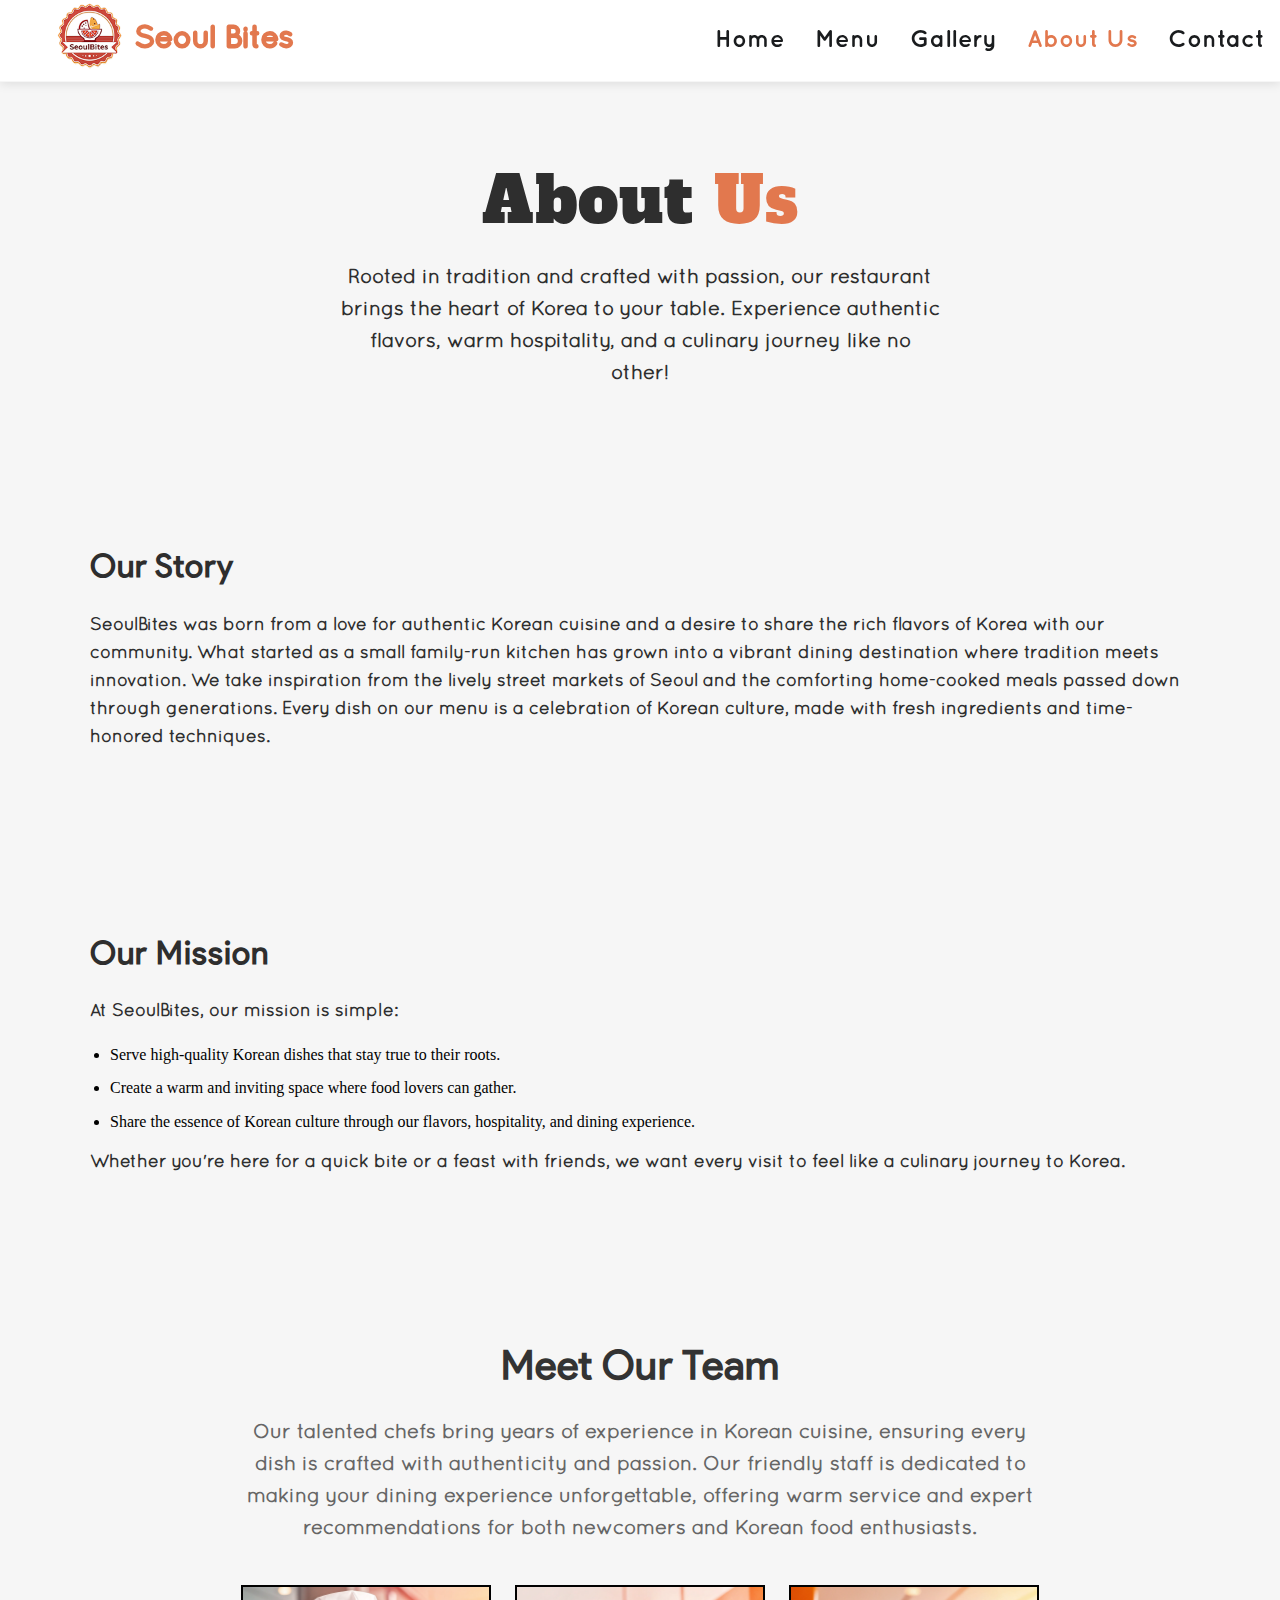
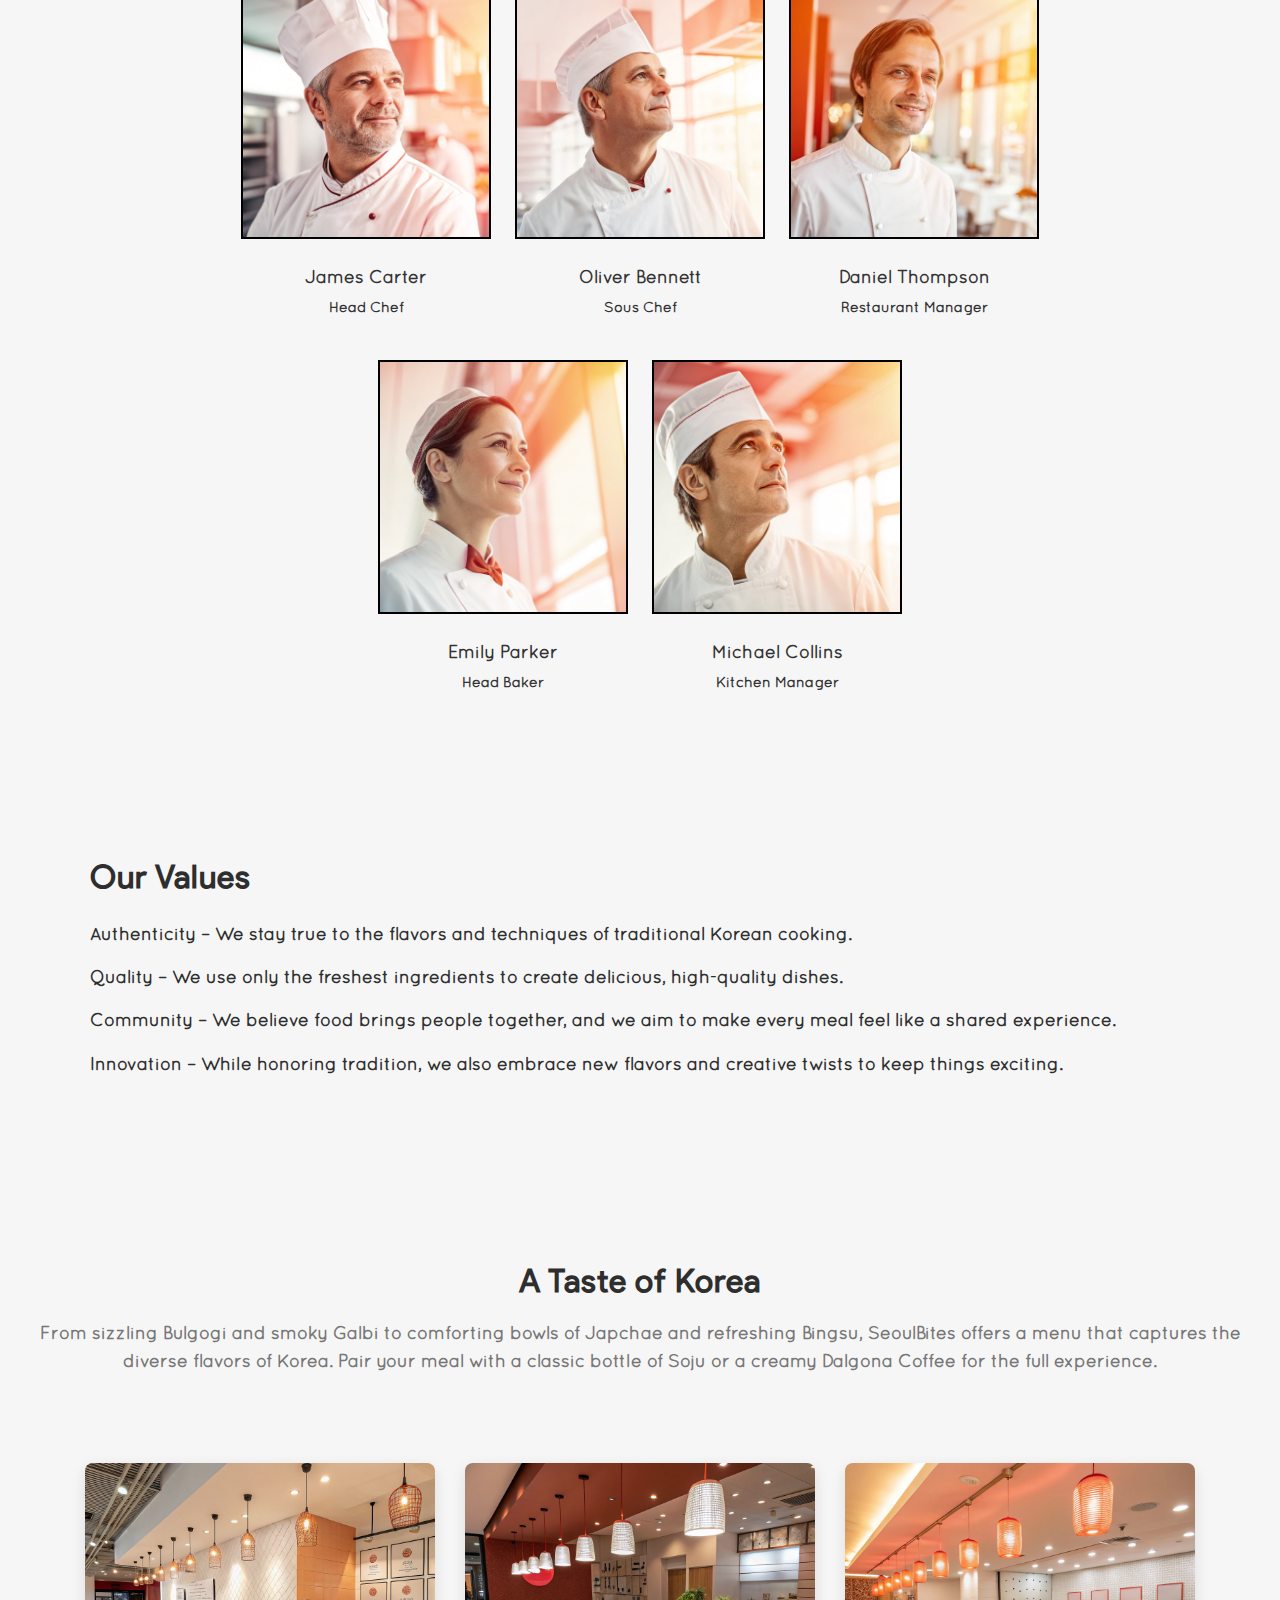
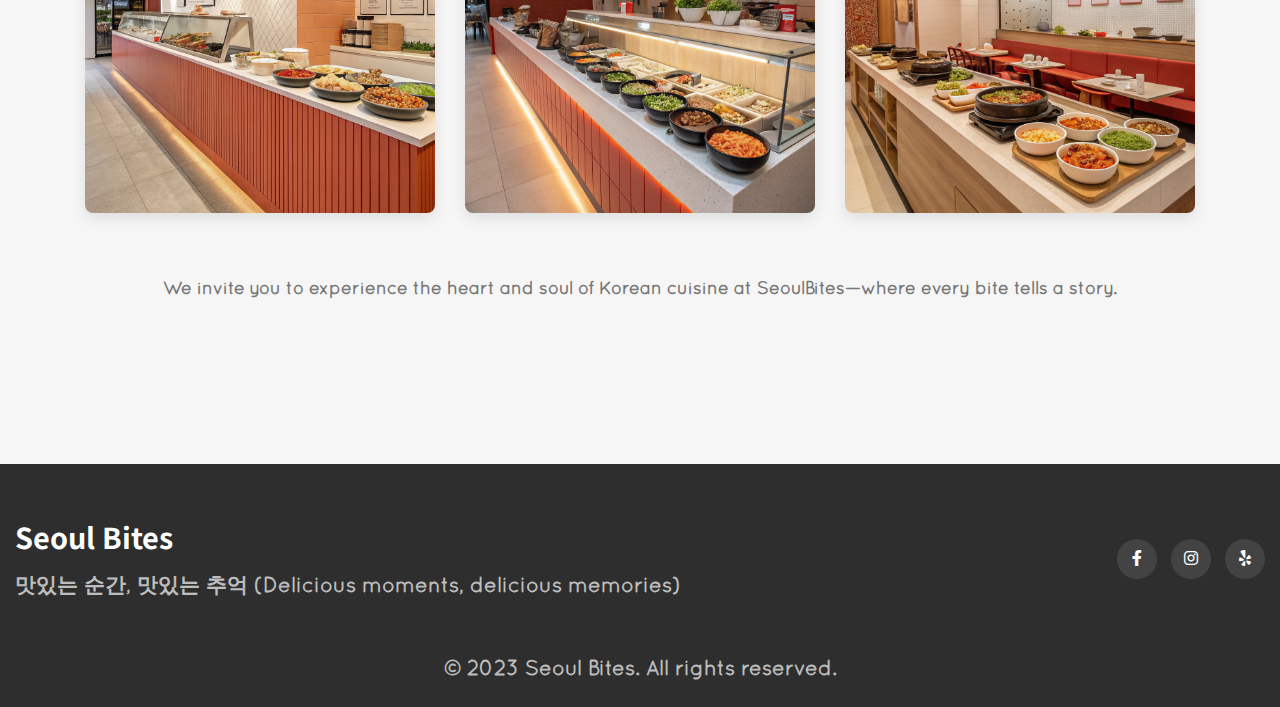
==== commit a4886b1d: "Update about.html" ====
--- a/about.html
+++ b/about.html
@@ -24,10 +24,10 @@
     
             <nav class="navbar">
                 <ul class="nav-list">
-                    <li><a href="/index.html" class="active">Home</a></li>
+                    <li><a href="/index.html">Home</a></li>
                     <li><a href="/menu.html">Menu</a></li>
                     <li><a href="/gallery.html">Gallery</a></li>
-                    <li><a href="/about.html">About Us</a></li>
+                    <li><a href="/about.html" class="active">About Us</a></li>
                     <li><a href="/contact.html">Contact</a></li>
                 </ul>
                 <div class="hamburger">
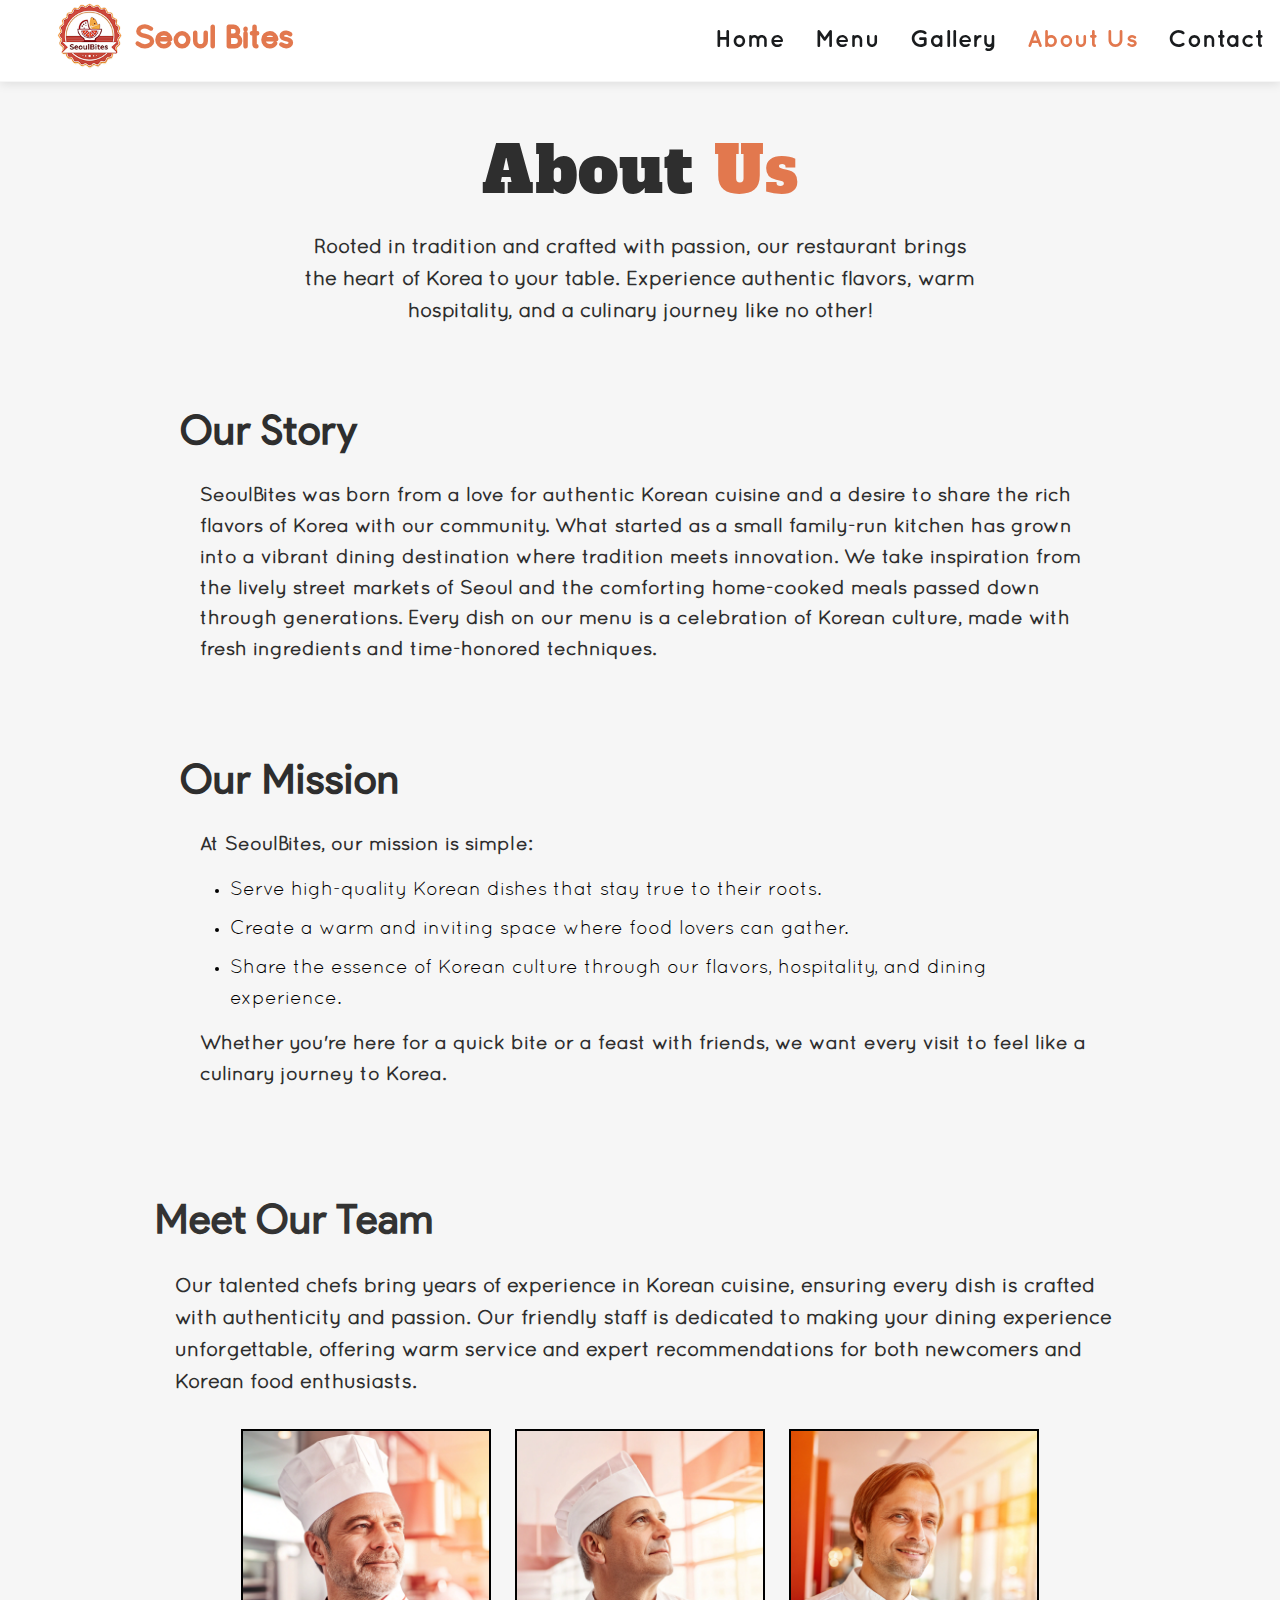
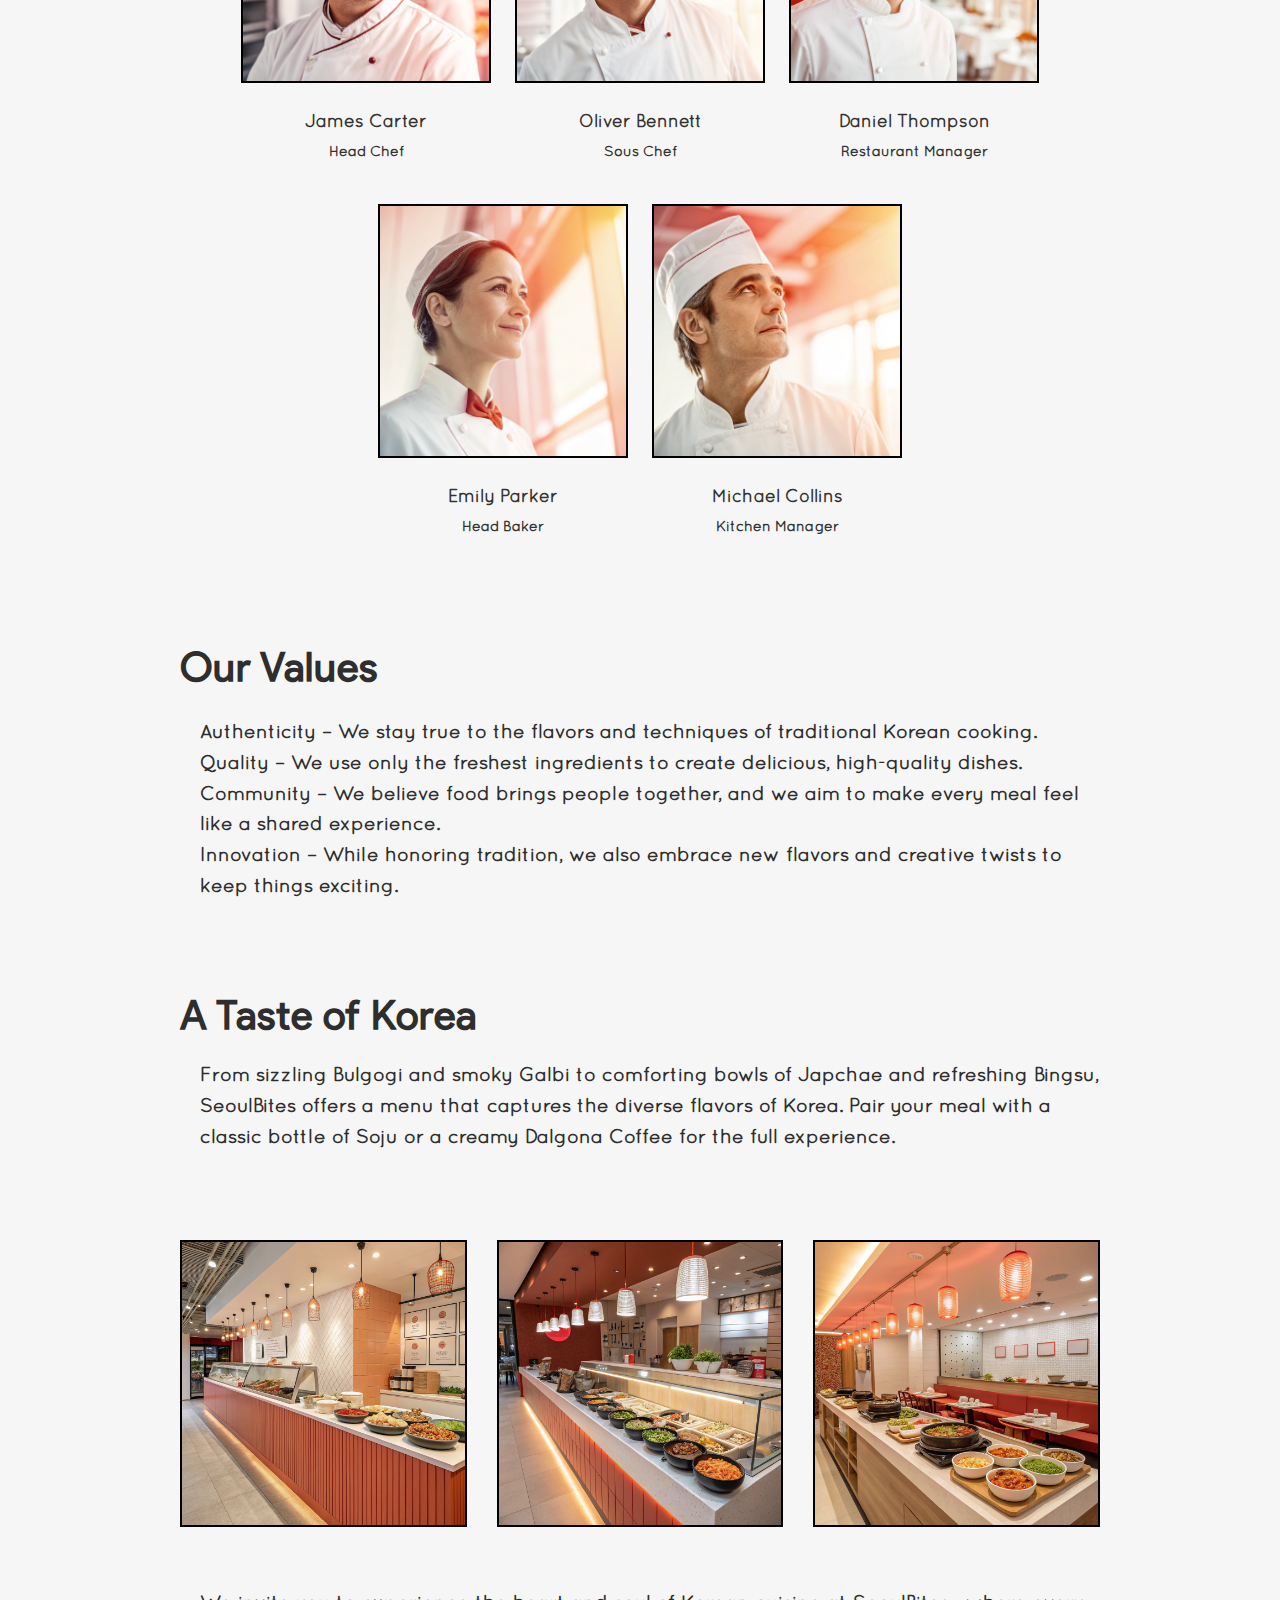
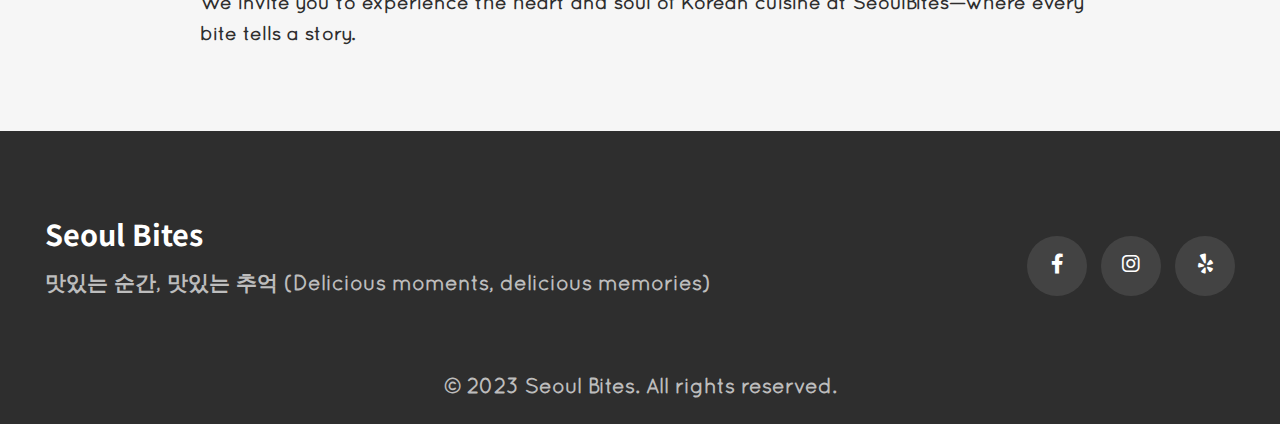
==== commit ee701ade: "Updated about page responsiveness." ====
--- a/about.html
+++ b/about.html
@@ -41,137 +41,138 @@
 
     <!-- Our Story Page Content -->
     <main class="about-page">
-
-        <!-- About Us Content -->
-        <div class="about-content">
-            <h1 class="about-title"><span class="colored-our">About</span> <span class="colored-menu">Us</span></h1>
-            <p class="about-subtitle">Rooted in tradition and crafted with passion, our restaurant brings the heart of Korea to your table. Experience authentic flavors, warm hospitality, and a culinary journey like no other!</p>
-        
-        <!-- Our Story-->
-        <section class="story-section">
-            <div class="container">
-                <div class="story-content">
-                    <div class="story-text">
-                        <h2>Our Story</h2>
-                        <p>SeoulBites was born from a love for authentic Korean cuisine and a desire to share the rich flavors of Korea with our community. What started as a small family-run kitchen has grown into a vibrant dining destination where tradition meets innovation. We take inspiration from the lively street markets of Seoul and the comforting home-cooked meals passed down through generations. Every dish on our menu is a celebration of Korean culture, made with fresh ingredients and time-honored techniques.</p>
-                    </div>
-                </div>
-            </div>
-        </section>
-
-        <!-- Our Mission-->
-        <section class="mission-section">
-            <div class="container">
-                <div class="mission-content">
-                    <div class="mission-text">
-                        <h2>Our Mission</h2>
-                        <p>At SeoulBites, our mission is simple:</p>
-                        <ul>
-                            <li>Serve high-quality Korean dishes that stay true to their roots.</li>
-                            <li>Create a warm and inviting space where food lovers can gather.</li>
-                            <li>Share the essence of Korean culture through our flavors, hospitality, and dining experience.</li>
-                        </ul>
-                        <p>Whether you're here for a quick bite or a feast with friends, we want every visit to feel like a culinary journey to Korea.</p>
-                    </div>  
-            </div>
-        </section>
-
-        <!-- Team Section -->
-        <section class="our-team">
-            <div class="container">
-                <div class="our-team-header">
-                    <h2>Meet Our Team</h2>
-                    <p>Our talented chefs bring years of experience in Korean cuisine, ensuring every dish is crafted with authenticity and passion. Our friendly staff is dedicated to making your dining experience unforgettable, offering warm service and expert recommendations for both newcomers and Korean food enthusiasts.</p>
-                </div>
-                <div class="team-grid">
-                    <div class="team-member">
-                        <div class="member-image">
-                            <img src="/assets/images/bg/james.png" alt="James Carter">
-                        </div>
-                        <div class="member-info">
-                            <h3>James Carter</h3>
-                            <p class="position">Head Chef</p>
-                        </div>
-                    </div>
-                    <div class="team-member">
-                        <div class="member-image">
-                            <img src="/assets/images/bg/oliver.png" alt="Oliver Bennett">
-                        </div>
-                        <div class="member-info">
-                            <h3>Oliver Bennett</h3>
-                            <p class="position">Sous Chef</p>
-                        </div>
-                    </div>
-                    <div class="team-member">
-                        <div class="member-image">
-                            <img src="/assets/images/bg/daniel.png" alt="Daniel Thompson">
-                        </div>
-                        <div class="member-info">
-                            <h3>Daniel Thompson</h3>
-                            <p class="position">Restaurant Manager</p>
-                        </div>
-                    </div>
-                    <div class="team-member">
-                        <div class="member-image">
-                            <img src="/assets/images/bg/emily.png" alt="Emily Parker">
-                        </div>
-                        <div class="member-info">
-                            <h3>Emily Parker</h3>
-                            <p class="position">Head Baker</p>
-                        </div>
-                    </div>
-                    <div class="team-member">
-                        <div class="member-image">
-                            <img src="assets/images/bg/michael.png" alt="Michael Collins">
-                        </div>
-                        <div class="member-info">
-                            <h3>Michael Collins</h3>
-                            <p class="position">Kitchen Manager</p>
+        <div class="container">
+            <!-- About Us Content -->
+            <div class="about-content">
+                <h1 class="about-title"><span class="colored-our">About</span> <span class="colored-menu">Us</span></h1>
+                <p class="about-subtitle">Rooted in tradition and crafted with passion, our restaurant brings the heart of Korea to your table. Experience authentic flavors, warm hospitality, and a culinary journey like no other!</p>
+            
+            <!-- Our Story-->
+            <section class="story-section">
+                <div class="container">
+                    <div class="story-content">
+                        <div class="story-text">
+                            <h2>Our Story</h2>
+                            <p>SeoulBites was born from a love for authentic Korean cuisine and a desire to share the rich flavors of Korea with our community. What started as a small family-run kitchen has grown into a vibrant dining destination where tradition meets innovation. We take inspiration from the lively street markets of Seoul and the comforting home-cooked meals passed down through generations. Every dish on our menu is a celebration of Korean culture, made with fresh ingredients and time-honored techniques.</p>
                         </div>
                     </div>
                 </div>
-            </div>
-        </section>
+            </section>
 
-        <!-- Our Values-->
-        <section class="values-section">
-            <div class="container">
-                <div class="values-content">
-                    <div class="values-text">
-                        <h2>Our Values</h2>
-                        <p>Authenticity – We stay true to the flavors and techniques of traditional Korean cooking.</p>
-                        <p>Quality – We use only the freshest ingredients to create delicious, high-quality dishes.</p>
-                        <p>Community – We believe food brings people together, and we aim to make every meal feel like a shared experience.</p>
-                        <p>Innovation – While honoring tradition, we also embrace new flavors and creative twists to keep things exciting.</p>
+            <!-- Our Mission-->
+            <section class="mission-section">
+                <div class="container">
+                    <div class="mission-content">
+                        <div class="mission-text">
+                            <h2>Our Mission</h2>
+                            <p>At SeoulBites, our mission is simple:</p>
+                            <ul>
+                                <li>Serve high-quality Korean dishes that stay true to their roots.</li>
+                                <li>Create a warm and inviting space where food lovers can gather.</li>
+                                <li>Share the essence of Korean culture through our flavors, hospitality, and dining experience.</li>
+                            </ul>
+                            <p>Whether you're here for a quick bite or a feast with friends, we want every visit to feel like a culinary journey to Korea.</p>
+                        </div>  
+                </div>
+            </section>
+
+            <!-- Team Section -->
+            <section class="our-team">
+                <div class="container">
+                    <div class="our-team-header">
+                        <h2>Meet Our Team</h2>
+                        <p>Our talented chefs bring years of experience in Korean cuisine, ensuring every dish is crafted with authenticity and passion. Our friendly staff is dedicated to making your dining experience unforgettable, offering warm service and expert recommendations for both newcomers and Korean food enthusiasts.</p>
+                    </div>
+                    <div class="team-grid">
+                        <div class="team-member">
+                            <div class="member-image">
+                                <img src="/assets/images/bg/james.png" alt="James Carter">
+                            </div>
+                            <div class="member-info">
+                                <h3>James Carter</h3>
+                                <p class="position">Head Chef</p>
+                            </div>
+                        </div>
+                        <div class="team-member">
+                            <div class="member-image">
+                                <img src="/assets/images/bg/oliver.png" alt="Oliver Bennett">
+                            </div>
+                            <div class="member-info">
+                                <h3>Oliver Bennett</h3>
+                                <p class="position">Sous Chef</p>
+                            </div>
+                        </div>
+                        <div class="team-member">
+                            <div class="member-image">
+                                <img src="/assets/images/bg/daniel.png" alt="Daniel Thompson">
+                            </div>
+                            <div class="member-info">
+                                <h3>Daniel Thompson</h3>
+                                <p class="position">Restaurant Manager</p>
+                            </div>
+                        </div>
+                        <div class="team-member">
+                            <div class="member-image">
+                                <img src="/assets/images/bg/emily.png" alt="Emily Parker">
+                            </div>
+                            <div class="member-info">
+                                <h3>Emily Parker</h3>
+                                <p class="position">Head Baker</p>
+                            </div>
+                        </div>
+                        <div class="team-member">
+                            <div class="member-image">
+                                <img src="assets/images/bg/michael.png" alt="Michael Collins">
+                            </div>
+                            <div class="member-info">
+                                <h3>Michael Collins</h3>
+                                <p class="position">Kitchen Manager</p>
+                            </div>
+                        </div>
                     </div>
                 </div>
-            </div>
-        </section>
+            </section>
 
-        <!-- A Taste of Korea -->
-        <section class="place-section">
-            <div class="container">
-                <div class="place-header">
-                    <h2>A Taste of Korea</h2>
-                    <p>From sizzling Bulgogi and smoky Galbi to comforting bowls of Japchae and refreshing Bingsu, SeoulBites offers a menu that captures the diverse flavors of Korea. Pair your meal with a classic bottle of Soju or a creamy Dalgona Coffee for the full experience.</p>
-                </div><br>
-                <div class="place-grid">
-                    <div class="place-image">
-                        <img src="/assets/images/bg/place-1.png" alt="Best Korean Restaurant 2022">
+            <!-- Our Values-->
+            <section class="values-section">
+                <div class="container">
+                    <div class="values-content">
+                        <div class="values-text">
+                            <h2>Our Values</h2>
+                            <p>Authenticity – We stay true to the flavors and techniques of traditional Korean cooking.</p>
+                            <p>Quality – We use only the freshest ingredients to create delicious, high-quality dishes.</p>
+                            <p>Community – We believe food brings people together, and we aim to make every meal feel like a shared experience.</p>
+                            <p>Innovation – While honoring tradition, we also embrace new flavors and creative twists to keep things exciting.</p>
+                        </div>
                     </div>
-                    <div class="place-image">
-                        <img src="/assets/images/bg/place-2.png" alt="Chef of the Year">
+                </div>
+            </section>
+
+            <!-- A Taste of Korea -->
+            <section class="place-section">
+                <div class="container">
+                    <div class="place-header">
+                        <h2>A Taste of Korea</h2>
+                        <p>From sizzling Bulgogi and smoky Galbi to comforting bowls of Japchae and refreshing Bingsu, SeoulBites offers a menu that captures the diverse flavors of Korea. Pair your meal with a classic bottle of Soju or a creamy Dalgona Coffee for the full experience.</p>
+                    </div><br>
+                    <div class="place-grid">
+                        <div class="place-image">
+                            <img src="/assets/images/bg/place-1.png" alt="Best Korean Restaurant 2022">
+                        </div>
+                        <div class="place-image">
+                            <img src="/assets/images/bg/place-2.png" alt="Chef of the Year">
+                        </div>
+                        <div class="place-image">
+                            <img src="/assets/images/bg/place-3.png" alt="Top 10 BBQ Spots">
+                        </div>
+                    </div><br>
+                    <div class="place-header">
+                        <p>We invite you to experience the heart and soul of Korean cuisine at SeoulBites—where every bite tells a story.</p>
                     </div>
-                    <div class="place-image">
-                        <img src="/assets/images/bg/place-3.png" alt="Top 10 BBQ Spots">
-                    </div>
-                </div><br>
-                <div class="place-header">
-                    <p>We invite you to experience the heart and soul of Korean cuisine at SeoulBites—where every bite tells a story.</p>
                 </div>
-            </div>
-        </section>
-    </main>
+            </section>
+        </main>
+        </div>
 
     <!-- Footer -->
     <footer class="footer">
--- a/styles/global.css
+++ b/styles/global.css
@@ -197,7 +197,7 @@
     display: flex;
     justify-content: space-between;
     align-items: center;
-    margin-bottom: 30px;
+    margin: 30px;
 }
 
 .footer-logo a {
@@ -211,16 +211,17 @@
 .footer-logo p {
     color: rgba(255, 255, 255, 0.7);
     margin-top: 10px;
+    margin-bottom: 20px;
 }
 
 .social-links a {
     display: inline-block;
-    width: 40px;
-    height: 40px;
+    width: 60px;
+    height: 60px;
     background-color: rgba(255, 255, 255, 0.1);
     border-radius: 50%;
+    align-content: center;
     text-align: center;
-    line-height: 40px;
     color: white;
     margin-left: 10px;
     transition: var(--transition);
@@ -229,6 +230,10 @@
 .social-links a:hover {
     background-color: var(--primary-color);
     transform: translateY(-3px);
+}
+
+.social-links i{
+    font-size: 20px;
 }
 
 .copyright {
@@ -329,6 +334,16 @@
         width: 100%;
     }
 
+    .footer-content{
+        display: flex;
+        flex-direction: column;
+        text-align: center;
+    }
+
+    .copyright p{
+        font-size: 16px;
+    }
+
 }
 
 @media (max-width: 480px) {
@@ -337,13 +352,30 @@
         text-align: center;
     }
 
+    .footer-logo p{
+        margin-bottom: 20px;
+    }
+
+    .social-links{
+        margin-top: 20px;
+    }
+
+    .social-links a{
+        width: 40px;
+        height: 40px;
+    }
+
+    .social-links i{
+        font-size: 16px;
+    }
+
+    .copyright p{
+        font-size: 14px;
+    }
+
     .nav-list {
         width: 100%;
         padding: 10px 0;
-    }
-
-    .social-links {
-        margin-top: 20px;
     }
 
     .hamburger {
--- a/styles/about.css
+++ b/styles/about.css
@@ -1,14 +1,24 @@
 /* about.css */
 .about-page {
-    padding: 100px 0 50px;
-    background-color: var(--light-color);
+    padding: 70px 0 50px;
+    background-color: var(--light-color);
+}
+
+.story-section .container,
+.mission-section .container,
+.values-section .container, 
+.place-section .container {
+    width: 100%;
+    max-width: 1000px;
+    margin: 0 auto;
+    padding: 0 40px;
 }
 
 .about-subtitle {
     color: var(--text-light);
     margin-bottom: 70px;
     font-size: 20px;
-    max-width: 600px;
+    max-width: 680px;
     text-align: center;
     margin-left: auto;
     margin-right: auto;
@@ -38,83 +48,93 @@
 }
 
 .section-header h2 {
-    font-size: 2rem;
+    font-size: 2.5rem;
     color: var(--dark-color);
     margin-bottom: 15px;
+    font-weight: 900;
 }
 
 .section-header p {
     color: var(--text-light);
-    font-size: 1.1rem;
+    font-size: 1.2rem;
 }
 
 /* Our Story */
 .story-section {
+    background-color: var(--light-color);
+    display: flex;
+    justify-content: center;
+}
+
+.story-content {
+    display: flex;
+    flex-wrap: wrap;
+    align-items: center;
+    gap: 50px;
+    text-align: left;
+    margin: 0 auto;
+    max-width: 980px;
+}
+
+
+.story-text h2 {
+    font-size: 2.5rem;
+    margin-bottom: 20px;
+    color: var(--dark-color);
+}
+
+.story-text p {
+    font-size: 1.2rem;
+    line-height: 1.6;
+    margin-left: 20px;
+}
+
+.story-text strong {
+    color: var(--primary-color);
+}
+
+/* Our Mission */
+.mission-section {
     padding: 80px 0;
     background-color: var(--light-color);
 }
 
-.story-content {
+.mission-content {
     display: flex;
     align-items: center;
     gap: 50px;
     max-width: 1100px;
     margin: 0 auto;
-}
-
-.story-text {
-    flex: 1;
-}
-
-.story-text h2 {
-    font-size: 2rem;
-    margin-bottom: 20px;
-    color: var(--dark-color);
-}
-
-.story-text p {
-    margin-bottom: 15px;
-    font-size: 1.1rem;
-    line-height: 1.6;
-}
-
-.story-text strong {
-    color: var(--primary-color);
-}
-
-/* Our Mission */
-.mission-section {
-    padding: 80px 0;
-    background-color: var(--light-color);
-}
-
-.mission-content {
-    display: flex;
-    align-items: center;
-    gap: 50px;
-    max-width: 1100px;
-    margin: 0 auto;
+    max-width: 980px;
 }
 
 .mission-text {
     flex: 1;
 }
 
+.mission-text ul{
+    font-family: quicksand-book;
+    font-size: 1.2rem;
+    font-weight: 500;
+}
+
 .mission-text h2 {
-    font-size: 2rem;
+    font-size: 2.5rem;
     margin-bottom: 20px;
     color: var(--dark-color);
 }
 
 .mission-text p {
     margin-bottom: 15px;
-    font-size: 1.1rem;
+    font-size: 1.2rem;
     line-height: 1.6;
+    margin-left: 20px;
 }
 
 .mission-text ul {
     margin-bottom: 15px;
     padding-left: 20px;
+    margin-left: 30px;
 }
 
 .mission-text li {
@@ -135,7 +155,7 @@
     display: flex;
     align-items: center;
     gap: 50px;
-    max-width: 1100px;
+    max-width: 1000px;
     margin: 0 auto;
 }
 
@@ -144,15 +164,16 @@
 }
 
 .values-text h2 {
-    font-size: 2rem;
+    font-size: 2.5rem;
     margin-bottom: 20px;
     color: var(--dark-color);
 }
 
 .values-text p {
-    margin-bottom: 15px;
-    font-size: 1.1rem;
+    font-size: 1.2rem;
     line-height: 1.6;
+    margin-left: 20px;
+
 }
 
 .values-text strong {
@@ -161,12 +182,11 @@
 
 /* Team Section */
 .our-team {
-    padding: 60px 0;
     background-color: var(--light-color);
 }
 
 .our-team .container {
-    max-width: 1200px;
+    max-width: 1000px;
     margin: 0 auto;
     padding: 0 15px;
     display: flex;
@@ -174,9 +194,10 @@
     align-items: center;
 }
 
-.our-team-header {
-    text-align: center;
+.our-team-header{
+    text-align: left;
     margin-bottom: 40px;
+    width: 100%;
 }
 
 .our-team-header h2 {
@@ -185,11 +206,17 @@
     margin-bottom: 20px;
 }
 
-.our-team-header p {
-    max-width: 800px;
+.our-team-header {
+    width: 100%;
+    max-width: 100%;
     margin: 0 auto;
     color: #666;
     line-height: 1.6;
+}
+
+.our-team-header p{
+    margin-left: 20px;
+    margin-bottom: 30px;
 }
 
 .team-grid {
@@ -246,24 +273,24 @@
 
 /* A Taste of Korea Section */
 .place-section {
-    padding: 80px 0;
     background-color: var(--light-color);
 }
 
 .place-header {
-    text-align: center;
+    text-align: left;
     margin-bottom: 30px;
 }
 
 .place-header h2 {
-    font-size: 2rem;
+    font-size: 2.5rem;
     color: var(--dark-color);
     margin-bottom: 15px;
 }
 
 .place-header p {
-    color: var(--text-light);
-    font-size: 1.1rem;
+    color: var(--dark-color);
+    font-size: 1.2rem;
+    padding-left: 20px;
 }
 
 .place-grid {
@@ -275,10 +302,9 @@
 
 .place-image img {
     width: 100%;
-    max-width: 350px;
+    max-width: 300px;
     height: auto;
-    border-radius: 8px;
-    box-shadow: 0 5px 15px rgba(0, 0, 0, 0.1);
+    border: 2px solid black;
 }
 
 @media (max-width: 768px) {
@@ -291,6 +317,18 @@
     .team-grid {
         grid-template-columns: 1fr 1fr;
     }
+
+    .about-page h2{
+        font-size: 2rem;
+    }
+
+    .about-page p{
+        font-size: 1.1rem;
+    }
+
+    .about-page ul{
+        font-size: 1.1rem;
+    }
 }
 
 @media (max-width: 576px) {
@@ -302,4 +340,102 @@
         flex-direction: column;
         align-items: center;
     }
+}
+
+@media (max-width: 480px) {
+
+
+    .story-section .container,
+    .mission-section .container,
+    .values-section .container, 
+    .place-section .container {
+        width: 100%;
+        margin: 0 auto;
+        padding: 0 0;
+}
+    /* Global text adjustments */
+    .about-title {
+        font-size: 2.5rem; /* Down from 64px */
+        margin-top: 30px;
+    }
+
+    .about-subtitle,
+    .about-content p,
+    .section-header p,
+    .story-text p,
+    .mission-text p,
+    .mission-text ul,
+    .values-text p,
+    .our-team-header p,
+    .place-header p {
+        font-size: 1rem; /* Base font size for readability */
+        text-align: center;
+        padding: 0;
+        margin: 0;
+    }
+
+    .section-header h2,
+    .story-text h2,
+    .mission-text h2,
+    .values-text h2,
+    .our-team-header h2,
+    .place-header h2 {
+        font-size: 1.8rem;
+        margin-bottom: 10px;
+        text-align: center;
+    }
+
+    .about-page {
+        padding: 80px 0 30px;
+    }
+
+    .about-content .about-subtitle {
+        margin-bottom: 40px;
+    }
+
+    .section-header,
+    .our-team-header {
+        margin-bottom: 30px;
+    }
+
+    .about-layout,
+    .mission-content,
+    .values-content {
+        flex-direction: column;
+        gap: 20px;
+    }
+
+    .story-content,
+    .mission-content,
+    .values-content {
+        max-width: 100%;
+        padding: 0 20px;
+    }
+
+    .story-text p,
+    .mission-text p,
+    .values-text p,
+    .mission-text ul {
+        margin-left: 0; /* Remove indentation */
+        padding-left: 10px; /* Add slight padding */
+    }
+
+    /* Team section */
+    .team-grid {
+        grid-template-columns: 1fr; /* Single column layout */
+        gap: 20px;
+    }
+
+    .team-member {
+        max-width: 100%; /* Full width for team members */
+    }
+
+    /* Place section */
+    .place-grid {
+        flex-direction: column;
+    }
+
+    .place-image img {
+        max-width: 100%; /* Full width for images */
+    }
 }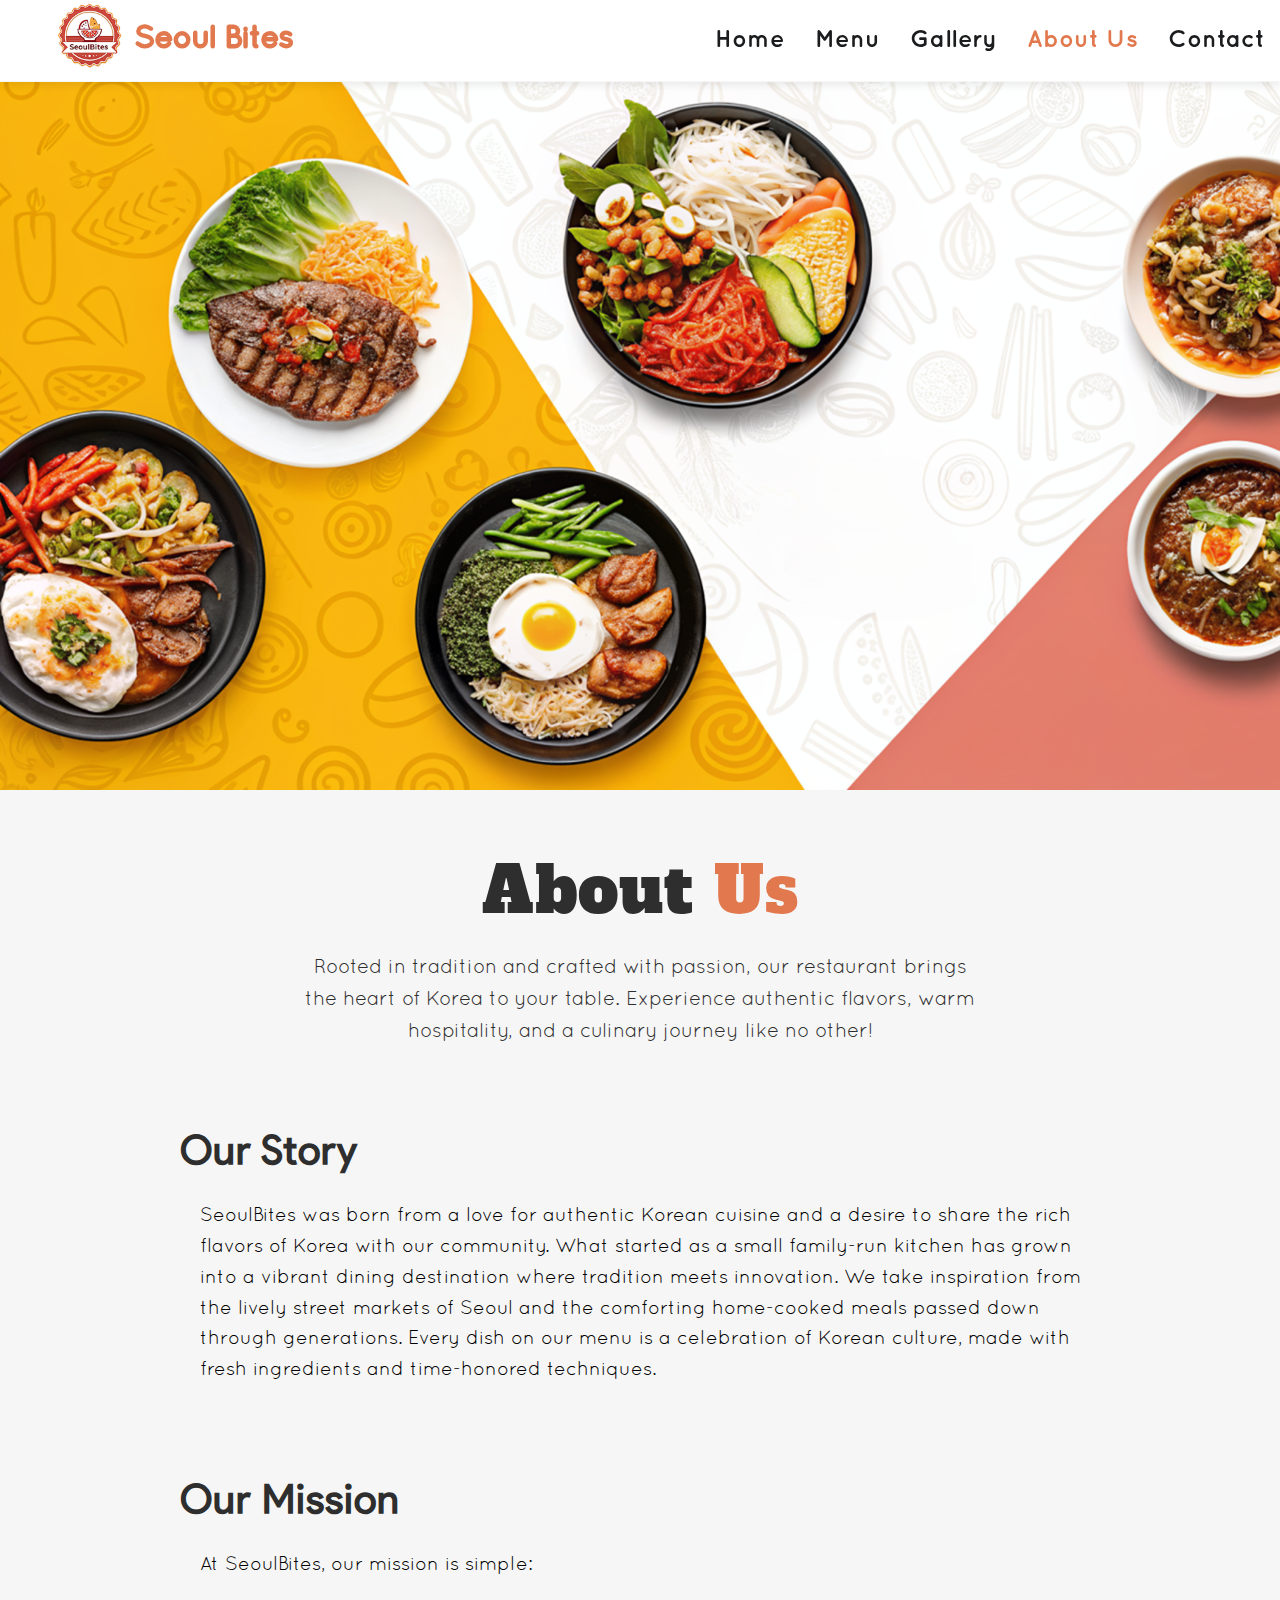
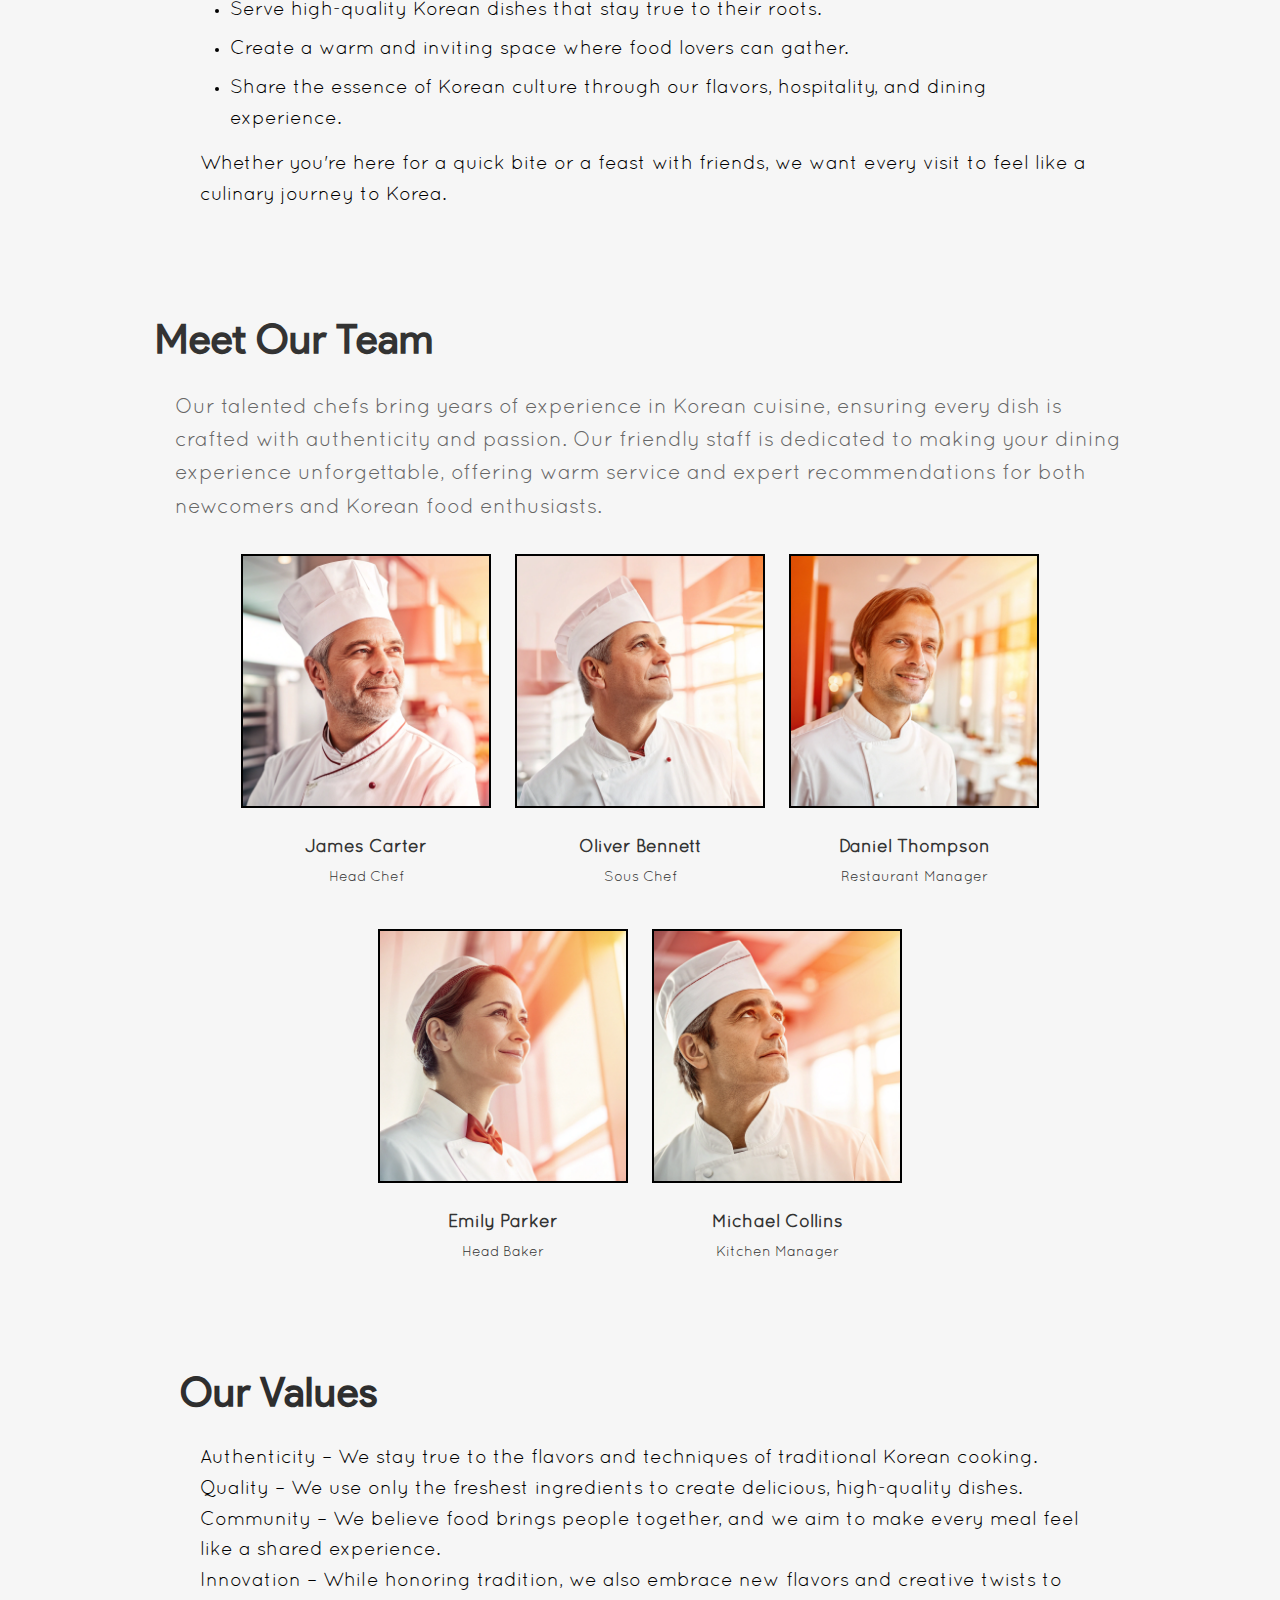
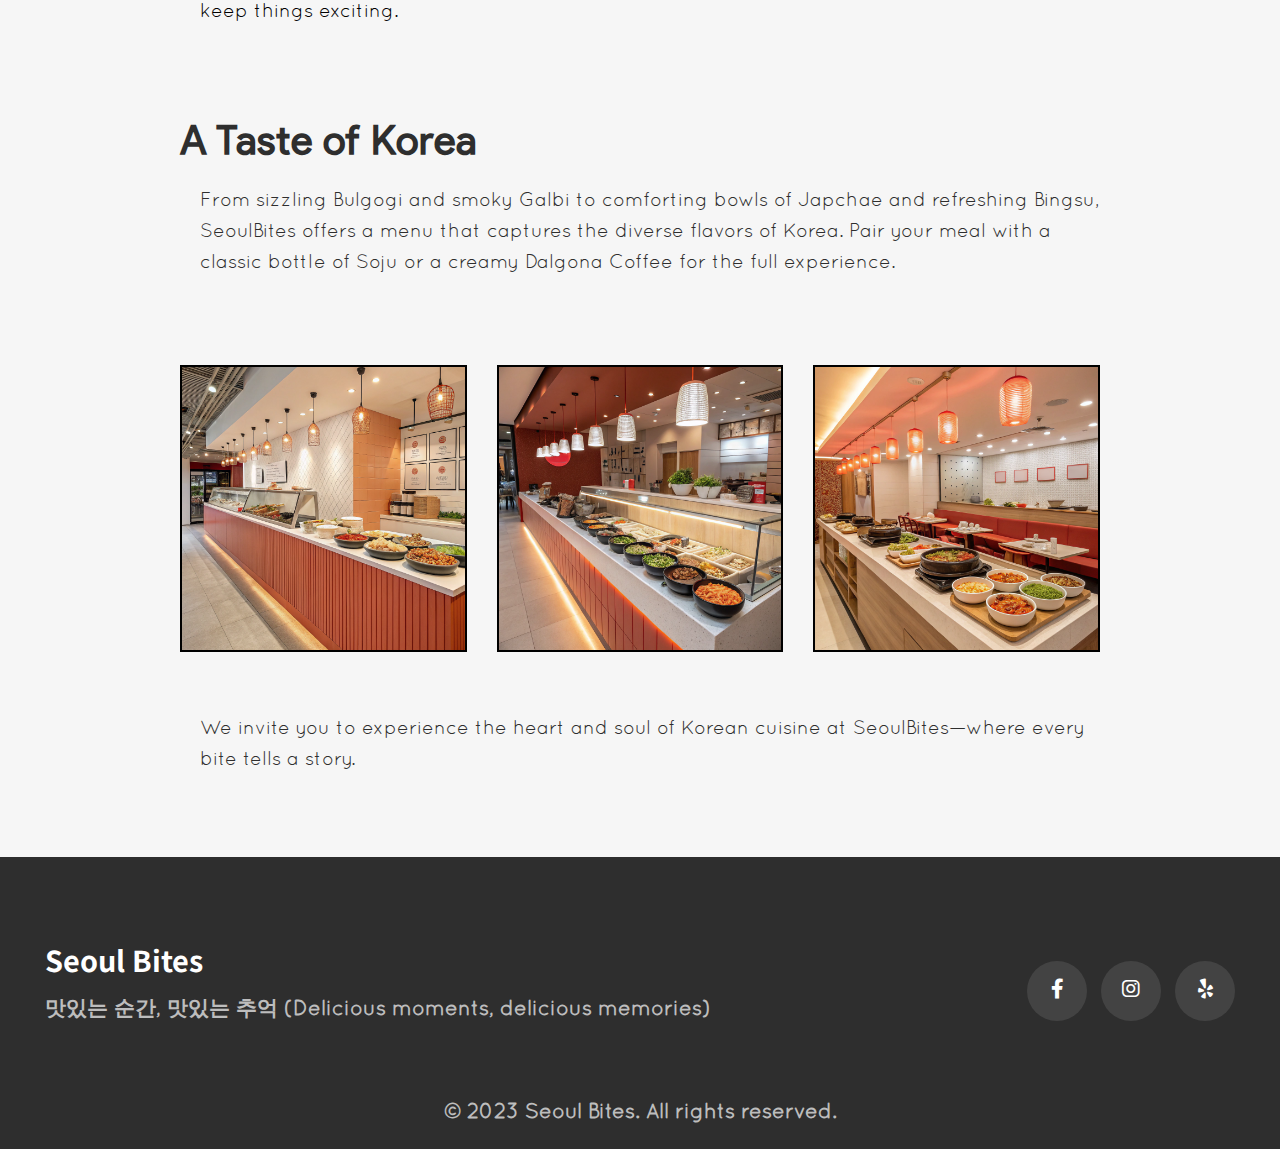
==== commit 17aa672b: "Updated about us content." ====
--- a/about.html
+++ b/about.html
@@ -41,12 +41,14 @@
 
     <!-- Our Story Page Content -->
     <main class="about-page">
+        <div class="about-img"></div>
         <div class="container">
             <!-- About Us Content -->
             <div class="about-content">
                 <h1 class="about-title"><span class="colored-our">About</span> <span class="colored-menu">Us</span></h1>
-                <p class="about-subtitle">Rooted in tradition and crafted with passion, our restaurant brings the heart of Korea to your table. Experience authentic flavors, warm hospitality, and a culinary journey like no other!</p>
-            
+                <p class="about-subtitle">Rooted in tradition and crafted with passion, our restaurant brings the heart of Korea to your table. Experience authentic flavors, warm hospitality, and a culinary journey like no other!
+                </p>
+            </div>
             <!-- Our Story-->
             <section class="story-section">
                 <div class="container">
--- a/styles/about.css
+++ b/styles/about.css
@@ -12,6 +12,16 @@
     max-width: 1000px;
     margin: 0 auto;
     padding: 0 40px;
+}
+
+.about-img {
+    width: 100%;
+    max-width: 1440px;
+    height: 80vh;
+    background-image: url(/assets/images/bg/about-us.png);
+    background-size: cover;
+    background-repeat: no-repeat;
+    padding: 0;
 }
 
 .about-subtitle {
@@ -307,6 +317,10 @@
     border: 2px solid black;
 }
 
+.about-page p{
+    font-weight: 100;
+}
+
 @media (max-width: 768px) {
     .story-content,
     .mission-content,
@@ -343,6 +357,10 @@
 }
 
 @media (max-width: 480px) {
+
+    .about-img{
+        height: 0;
+    }
 
 
     .story-section .container,
@@ -353,9 +371,8 @@
         margin: 0 auto;
         padding: 0 0;
 }
-    /* Global text adjustments */
     .about-title {
-        font-size: 2.5rem; /* Down from 64px */
+        font-size: 2.5rem;
         margin-top: 30px;
     }
 
@@ -368,7 +385,7 @@
     .values-text p,
     .our-team-header p,
     .place-header p {
-        font-size: 1rem; /* Base font size for readability */
+        font-size: 1rem;
         text-align: center;
         padding: 0;
         margin: 0;
@@ -389,6 +406,12 @@
         padding: 80px 0 30px;
     }
 
+    .about-content{
+        margin-top: 150px;
+        margin-bottom: 150px;
+    }
+
+
     .about-content .about-subtitle {
         margin-bottom: 40px;
     }
